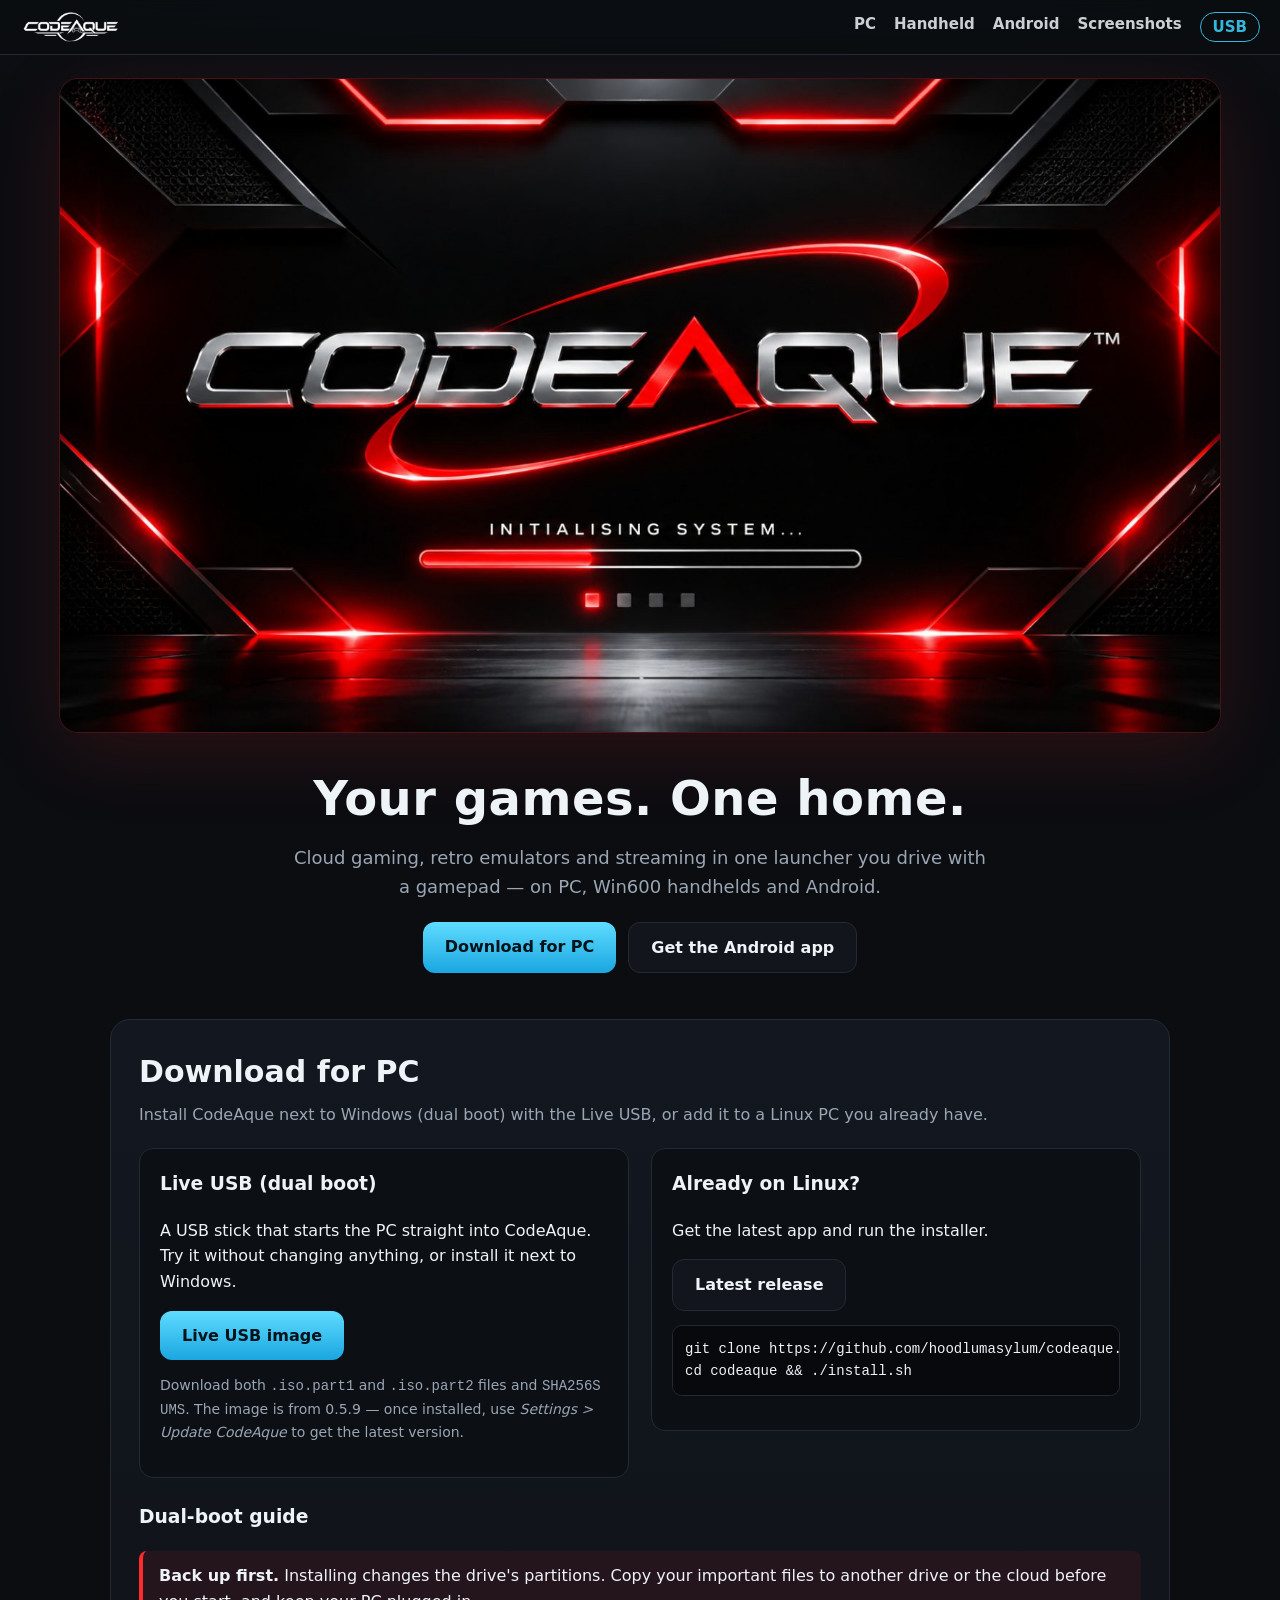
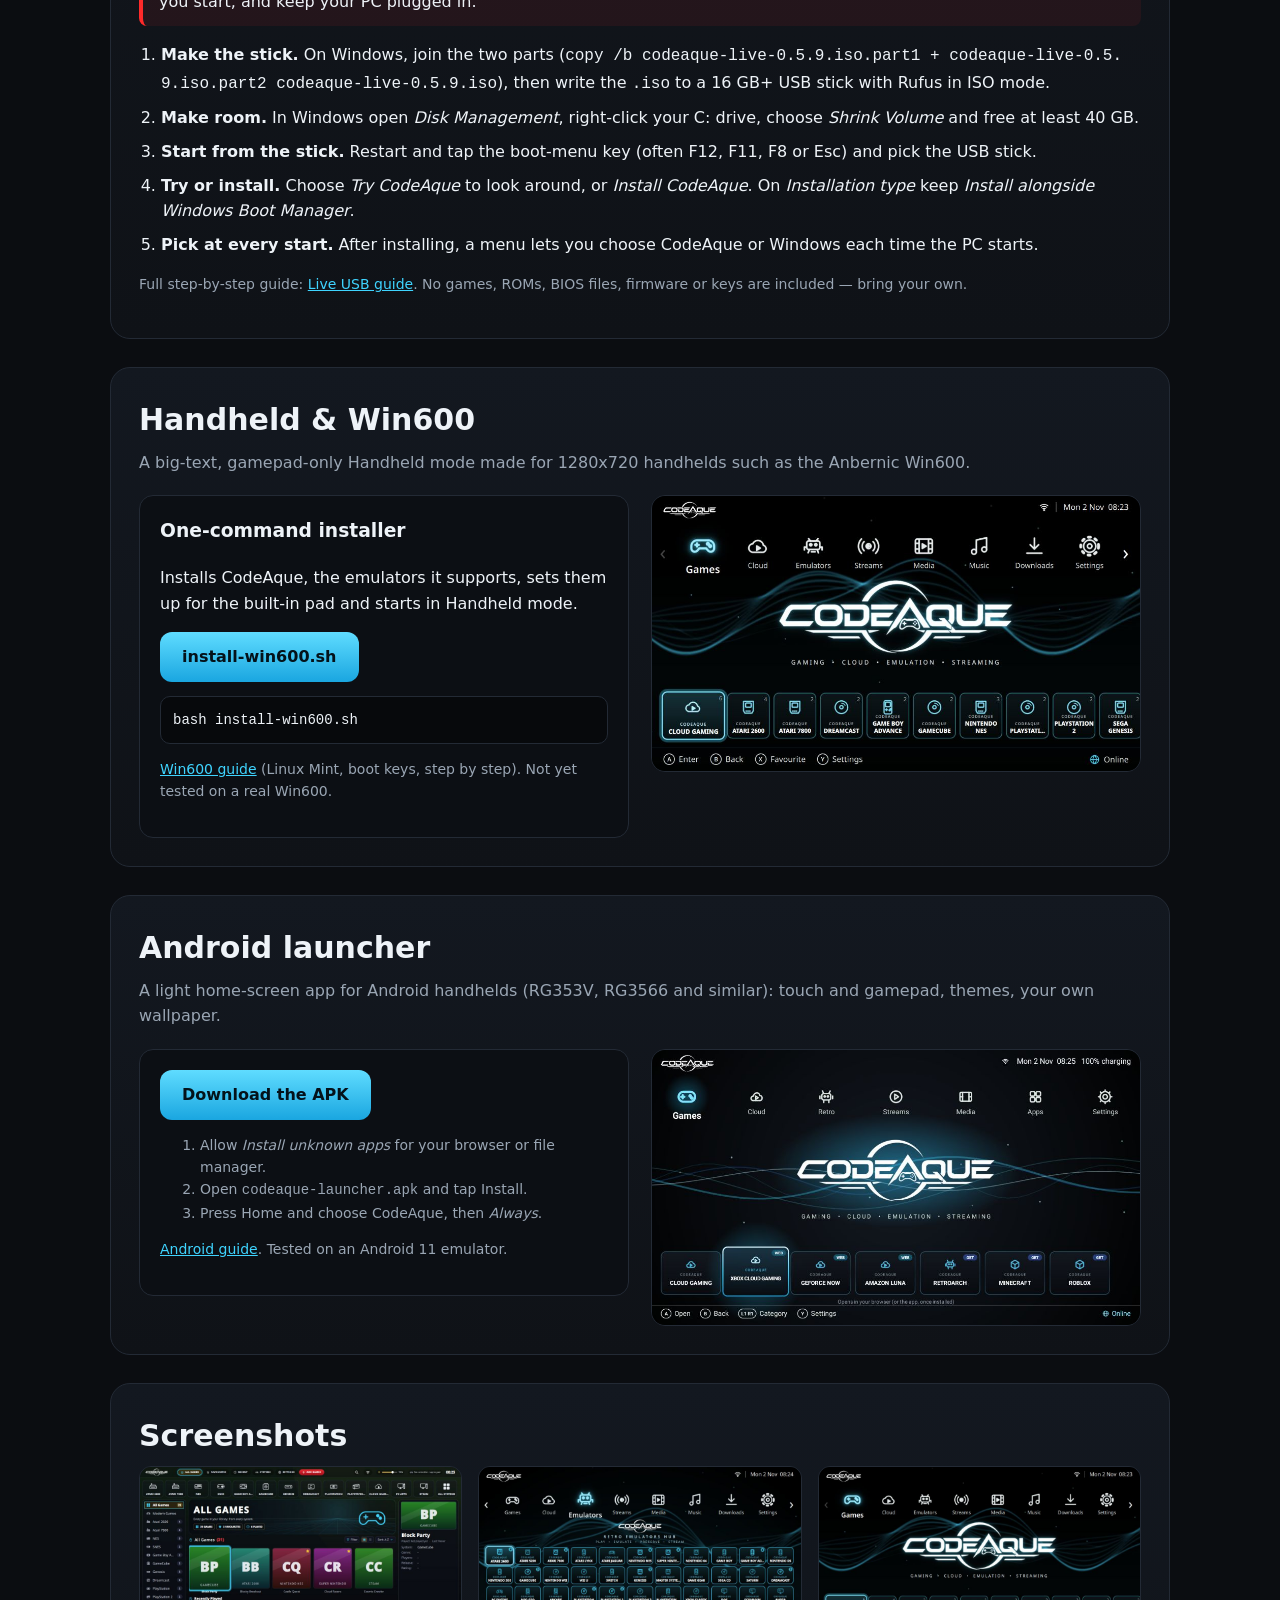
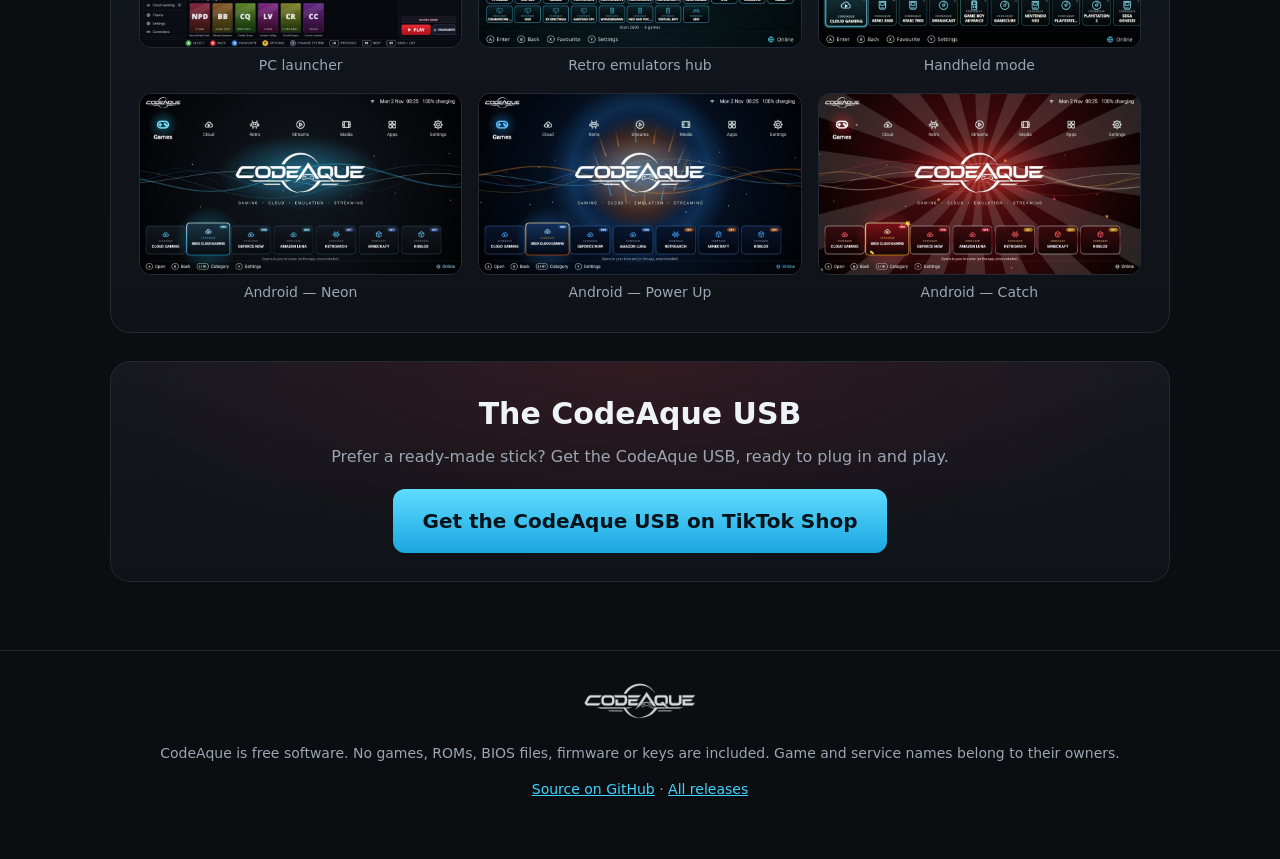
==== website/index.html @ 4ab7ec43 "Website for codeaque.com (GitHub Pages from gh-pages, source in website/)" ====
<!doctype html>
<html lang="en">
<head>
<meta charset="utf-8">
<meta name="viewport" content="width=device-width, initial-scale=1">
<title>CodeAque — game launcher for PC, handhelds and Android</title>
<meta name="description" content="CodeAque: one gamepad-friendly home for cloud gaming, retro emulators and streaming. Free for PC (dual boot), Win600 handhelds and Android.">
<meta property="og:title" content="CodeAque">
<meta property="og:description" content="Gaming, cloud, emulation and streaming in one gamepad-friendly launcher.">
<meta property="og:image" content="https://codeaque.com/img/hero.jpg">
<link rel="icon" href="img/favicon.png">
<link rel="stylesheet" href="style.css">
</head>
<body>
<header class="nav">
  <a href="#top" class="brand"><img src="img/logo.png" alt="CodeAque"></a>
  <nav>
    <a href="#pc">PC</a><a href="#handheld">Handheld</a><a href="#android">Android</a><a href="#shots">Screenshots</a><a href="#usb" class="pill">USB</a>
  </nav>
</header>

<section id="top" class="hero">
  <img class="hero-art" src="img/hero.jpg" alt="CodeAque splash screen: INITIALISING SYSTEM">
  <div class="hero-text">
    <h1>Your games. One home.</h1>
    <p>Cloud gaming, retro emulators and streaming in one launcher you drive with a gamepad — on PC, Win600 handhelds and Android.</p>
    <div class="cta">
      <a class="btn primary" href="#pc">Download for PC</a>
      <a class="btn" href="#android">Get the Android app</a>
    </div>
  </div>
</section>

<main>
<section id="pc" class="card">
  <h2>Download for PC</h2>
  <p class="lead">Install CodeAque next to Windows (dual boot) with the Live USB, or add it to a Linux PC you already have.</p>
  <div class="grid2">
    <div class="box">
      <h3>Live USB (dual boot)</h3>
      <p>A USB stick that starts the PC straight into CodeAque. Try it without changing anything, or install it next to Windows.</p>
      <a class="btn primary" href="https://github.com/hoodlumasylum/codeaque/releases/tag/v0.5.9">Live USB image</a>
      <p class="small">Download both <code>.iso.part1</code> and <code>.iso.part2</code> files and <code>SHA256SUMS</code>. The image is from 0.5.9 — once installed, use <em>Settings &gt; Update CodeAque</em> to get the latest version.</p>
    </div>
    <div class="box">
      <h3>Already on Linux?</h3>
      <p>Get the latest app and run the installer.</p>
      <a class="btn" href="https://github.com/hoodlumasylum/codeaque/releases/latest">Latest release</a>
      <pre><code>git clone https://github.com/hoodlumasylum/codeaque.git
cd codeaque &amp;&amp; ./install.sh</code></pre>
    </div>
  </div>

  <div class="guide">
    <h3>Dual-boot guide</h3>
    <div class="warn"><strong>Back up first.</strong> Installing changes the drive's partitions. Copy your important files to another drive or the cloud before you start, and keep your PC plugged in.</div>
    <ol>
      <li><strong>Make the stick.</strong> On Windows, join the two parts (<code>copy /b codeaque-live-0.5.9.iso.part1 + codeaque-live-0.5.9.iso.part2 codeaque-live-0.5.9.iso</code>), then write the <code>.iso</code> to a 16 GB+ USB stick with Rufus in ISO mode.</li>
      <li><strong>Make room.</strong> In Windows open <em>Disk Management</em>, right-click your C: drive, choose <em>Shrink Volume</em> and free at least 40 GB.</li>
      <li><strong>Start from the stick.</strong> Restart and tap the boot-menu key (often F12, F11, F8 or Esc) and pick the USB stick.</li>
      <li><strong>Try or install.</strong> Choose <em>Try CodeAque</em> to look around, or <em>Install CodeAque</em>. On <em>Installation type</em> keep <em>Install alongside Windows Boot Manager</em>.</li>
      <li><strong>Pick at every start.</strong> After installing, a menu lets you choose CodeAque or Windows each time the PC starts.</li>
    </ol>
    <p class="small">Full step-by-step guide: <a href="https://github.com/hoodlumasylum/codeaque/blob/main/docs/live-usb.md">Live USB guide</a>. No games, ROMs, BIOS files, firmware or keys are included — bring your own.</p>
  </div>
</section>

<section id="handheld" class="card">
  <h2>Handheld &amp; Win600</h2>
  <p class="lead">A big-text, gamepad-only Handheld mode made for 1280x720 handhelds such as the Anbernic Win600.</p>
  <div class="grid2">
    <div class="box">
      <h3>One-command installer</h3>
      <p>Installs CodeAque, the emulators it supports, sets them up for the built-in pad and starts in Handheld mode.</p>
      <a class="btn primary" href="https://github.com/hoodlumasylum/codeaque/releases/latest/download/install-win600.sh">install-win600.sh</a>
      <pre><code>bash install-win600.sh</code></pre>
      <p class="small"><a href="https://github.com/hoodlumasylum/codeaque/blob/main/docs/win600.md">Win600 guide</a> (Linux Mint, boot keys, step by step). Not yet tested on a real Win600.</p>
    </div>
    <img class="shot" src="img/handheld.jpg" alt="CodeAque Handheld mode home screen" loading="lazy">
  </div>
</section>

<section id="android" class="card">
  <h2>Android launcher</h2>
  <p class="lead">A light home-screen app for Android handhelds (RG353V, RG3566 and similar): touch and gamepad, themes, your own wallpaper.</p>
  <div class="grid2">
    <div class="box">
      <a class="btn primary" href="https://github.com/hoodlumasylum/codeaque/releases/latest/download/codeaque-launcher.apk">Download the APK</a>
      <ol class="small">
        <li>Allow <em>Install unknown apps</em> for your browser or file manager.</li>
        <li>Open <code>codeaque-launcher.apk</code> and tap Install.</li>
        <li>Press Home and choose CodeAque, then <em>Always</em>.</li>
      </ol>
      <p class="small"><a href="https://github.com/hoodlumasylum/codeaque/blob/main/docs/android.md">Android guide</a>. Tested on an Android 11 emulator.</p>
    </div>
    <img class="shot" src="img/android.jpg" alt="CodeAque Android launcher" loading="lazy">
  </div>
</section>

<section id="shots" class="card">
  <h2>Screenshots</h2>
  <div class="gallery">
    <figure><img src="img/pc.jpg" alt="PC launcher" loading="lazy"><figcaption>PC launcher</figcaption></figure>
    <figure><img src="img/emulators.jpg" alt="Retro emulators hub" loading="lazy"><figcaption>Retro emulators hub</figcaption></figure>
    <figure><img src="img/handheld.jpg" alt="Handheld mode" loading="lazy"><figcaption>Handheld mode</figcaption></figure>
    <figure><img src="img/android.jpg" alt="Android launcher, Neon theme" loading="lazy"><figcaption>Android — Neon</figcaption></figure>
    <figure><img src="img/android-powerup.jpg" alt="Android launcher, Power Up theme" loading="lazy"><figcaption>Android — Power Up</figcaption></figure>
    <figure><img src="img/android-catch.jpg" alt="Android launcher, Catch theme" loading="lazy"><figcaption>Android — Catch</figcaption></figure>
  </div>
</section>

<section id="usb" class="card usb">
  <h2>The CodeAque USB</h2>
  <p class="lead">Prefer a ready-made stick? Get the CodeAque USB, ready to plug in and play.</p>
  <!-- TODO: replace #tiktok with the TikTok Shop product URL -->
  <a class="btn primary big" href="#tiktok">Get the CodeAque USB on TikTok Shop</a>
</section>
</main>

<footer>
  <img src="img/logo.png" alt="CodeAque" class="flogo">
  <p>CodeAque is free software. No games, ROMs, BIOS files, firmware or keys are included. Game and service names belong to their owners.</p>
  <p><a href="https://github.com/hoodlumasylum/codeaque">Source on GitHub</a> · <a href="https://github.com/hoodlumasylum/codeaque/releases">All releases</a></p>
</footer>
</body>
</html>
---- website/style.css ----
:root{--bg:#0b0d11;--panel:#12151b;--line:#232a35;--text:#eef3f8;--dim:#9aa6b4;--neon:#3fd4ff;--red:#ff2a2a}
*{box-sizing:border-box}html{scroll-behavior:smooth}
body{margin:0;background:radial-gradient(1200px 600px at 50% -10%,#14303c55,transparent),var(--bg);color:var(--text);font:16px/1.6 system-ui,-apple-system,"Segoe UI",Roboto,sans-serif}
a{color:var(--neon)}code,pre{font-family:ui-monospace,Consolas,monospace}
.nav{position:sticky;top:0;z-index:10;display:flex;align-items:center;justify-content:space-between;gap:12px;padding:10px 20px;background:#0b0d11d9;backdrop-filter:blur(10px);border-bottom:1px solid var(--line)}
.brand img{height:34px;display:block}
.nav nav{display:flex;gap:18px;flex-wrap:wrap}.nav nav a{color:var(--text);text-decoration:none;font-weight:600;font-size:15px;opacity:.85}.nav nav a:hover{opacity:1;color:var(--neon)}
.nav .pill{border:1px solid var(--neon);border-radius:999px;padding:2px 12px;color:var(--neon)!important}
.hero{position:relative;max-width:1200px;margin:24px auto 0;padding:0 20px}
.hero-art{width:100%;display:block;border-radius:18px;box-shadow:0 0 0 1px #ff2a2a33,0 20px 80px #ff2a2a22}
.hero-text{text-align:center;padding:28px 10px 8px}
.hero h1{font-size:clamp(28px,5vw,48px);margin:0 0 8px;letter-spacing:.5px}
.hero p{color:var(--dim);max-width:700px;margin:0 auto 20px;font-size:18px}
.cta{display:flex;gap:12px;justify-content:center;flex-wrap:wrap}
.btn{display:inline-block;padding:12px 22px;border-radius:12px;border:1px solid var(--line);background:var(--panel);color:var(--text);text-decoration:none;font-weight:700;transition:.2s}
.btn:hover{border-color:var(--neon);box-shadow:0 0 20px #3fd4ff44}
.btn.primary{background:linear-gradient(180deg,#5fdcff,#1aa6e0);color:#04121a;border:none}
.btn.primary:hover{box-shadow:0 0 28px #3fd4ff88}
.btn.big{font-size:20px;padding:16px 30px}
main{max-width:1100px;margin:0 auto;padding:10px 20px 40px}
.card{background:linear-gradient(180deg,#131820,#0f1217);border:1px solid var(--line);border-radius:20px;padding:28px;margin:28px 0}
.card h2{margin:0 0 6px;font-size:30px}.lead{color:var(--dim);margin:0 0 20px}
.grid2{display:grid;grid-template-columns:1fr 1fr;gap:22px;align-items:start}
.box{background:#0c0f14;border:1px solid var(--line);border-radius:14px;padding:20px}.box h3{margin-top:0}
.small{font-size:14px;color:var(--dim)}
pre{background:#07090c;border:1px solid var(--line);border-radius:10px;padding:12px;overflow:auto;font-size:14px}
.shot{width:100%;border-radius:14px;border:1px solid var(--line)}
.guide{margin-top:24px}.guide ol{padding-left:22px}.guide li{margin:8px 0}
.warn{border-left:4px solid var(--red);background:#ff2a2a14;padding:12px 16px;border-radius:8px;margin:10px 0 14px}
.gallery{display:grid;grid-template-columns:repeat(3,1fr);gap:16px}
figure{margin:0}figure img{width:100%;border-radius:12px;border:1px solid var(--line);display:block}
figcaption{color:var(--dim);font-size:14px;margin-top:6px;text-align:center}
.usb{text-align:center;background:radial-gradient(600px 200px at 50% 0,#ff2a2a22,transparent),linear-gradient(180deg,#131820,#0f1217)}
footer{text-align:center;color:var(--dim);padding:30px 20px 50px;border-top:1px solid var(--line);font-size:14px}
.flogo{height:40px;opacity:.85}
@media (max-width:760px){.grid2,.gallery{grid-template-columns:1fr}.nav nav{gap:12px}.nav nav a{font-size:14px}.card{padding:20px}.brand img{height:28px}}
@media (max-width:420px){.nav nav a:not(.pill){display:none}}
.grid2>*,.box{min-width:0}p code,li code{word-break:break-all}
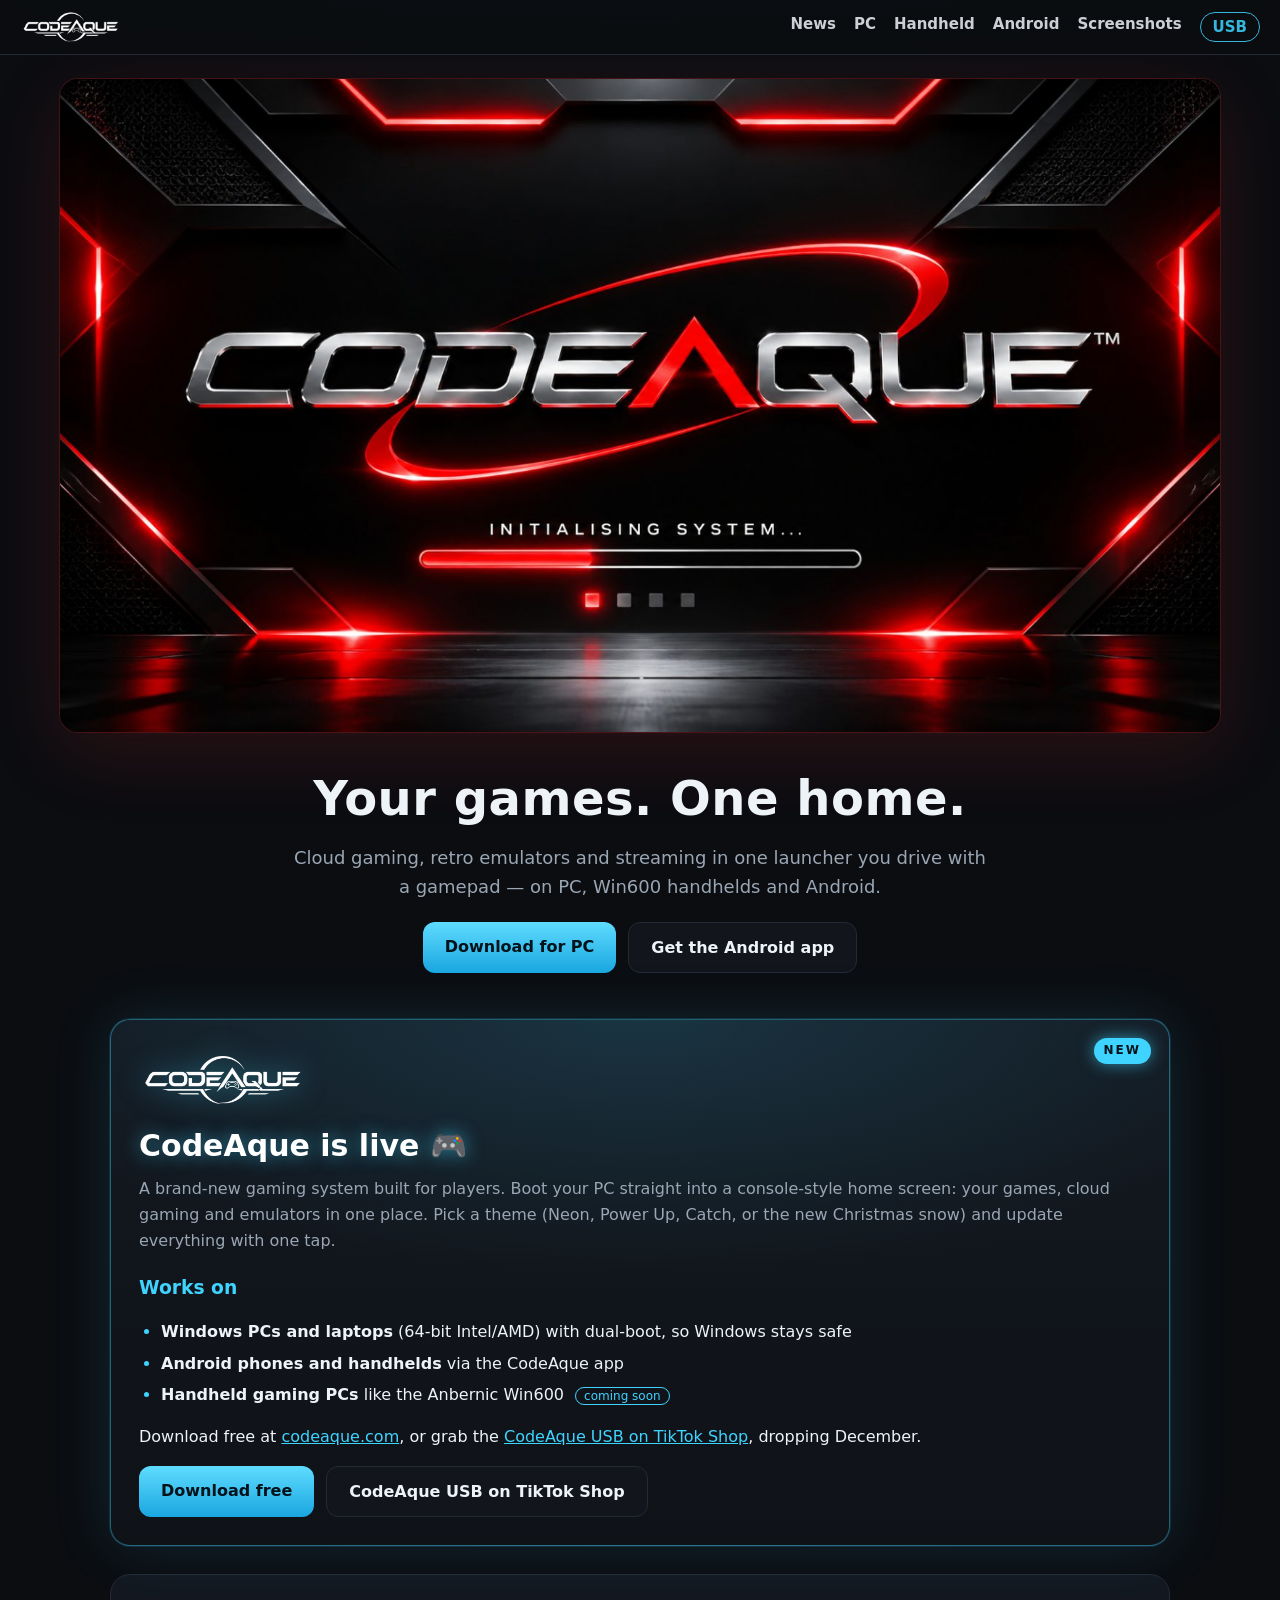
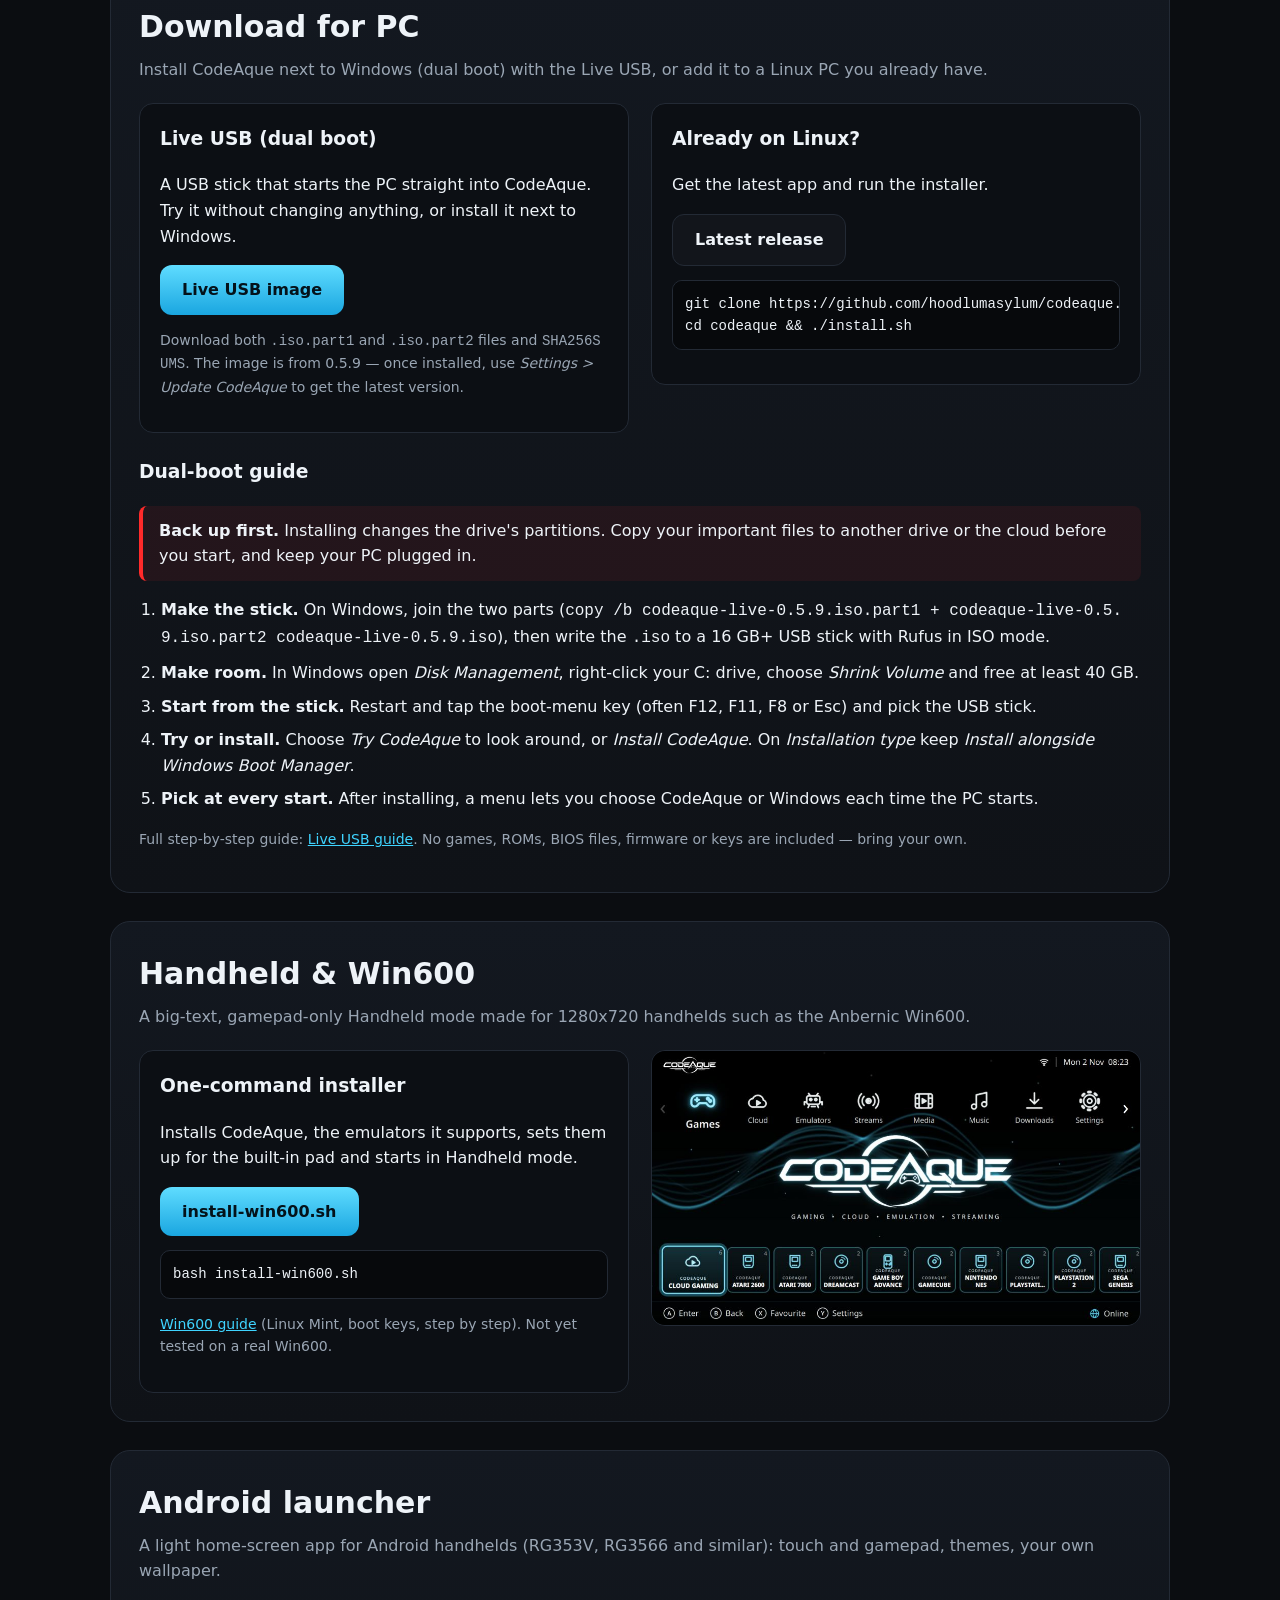
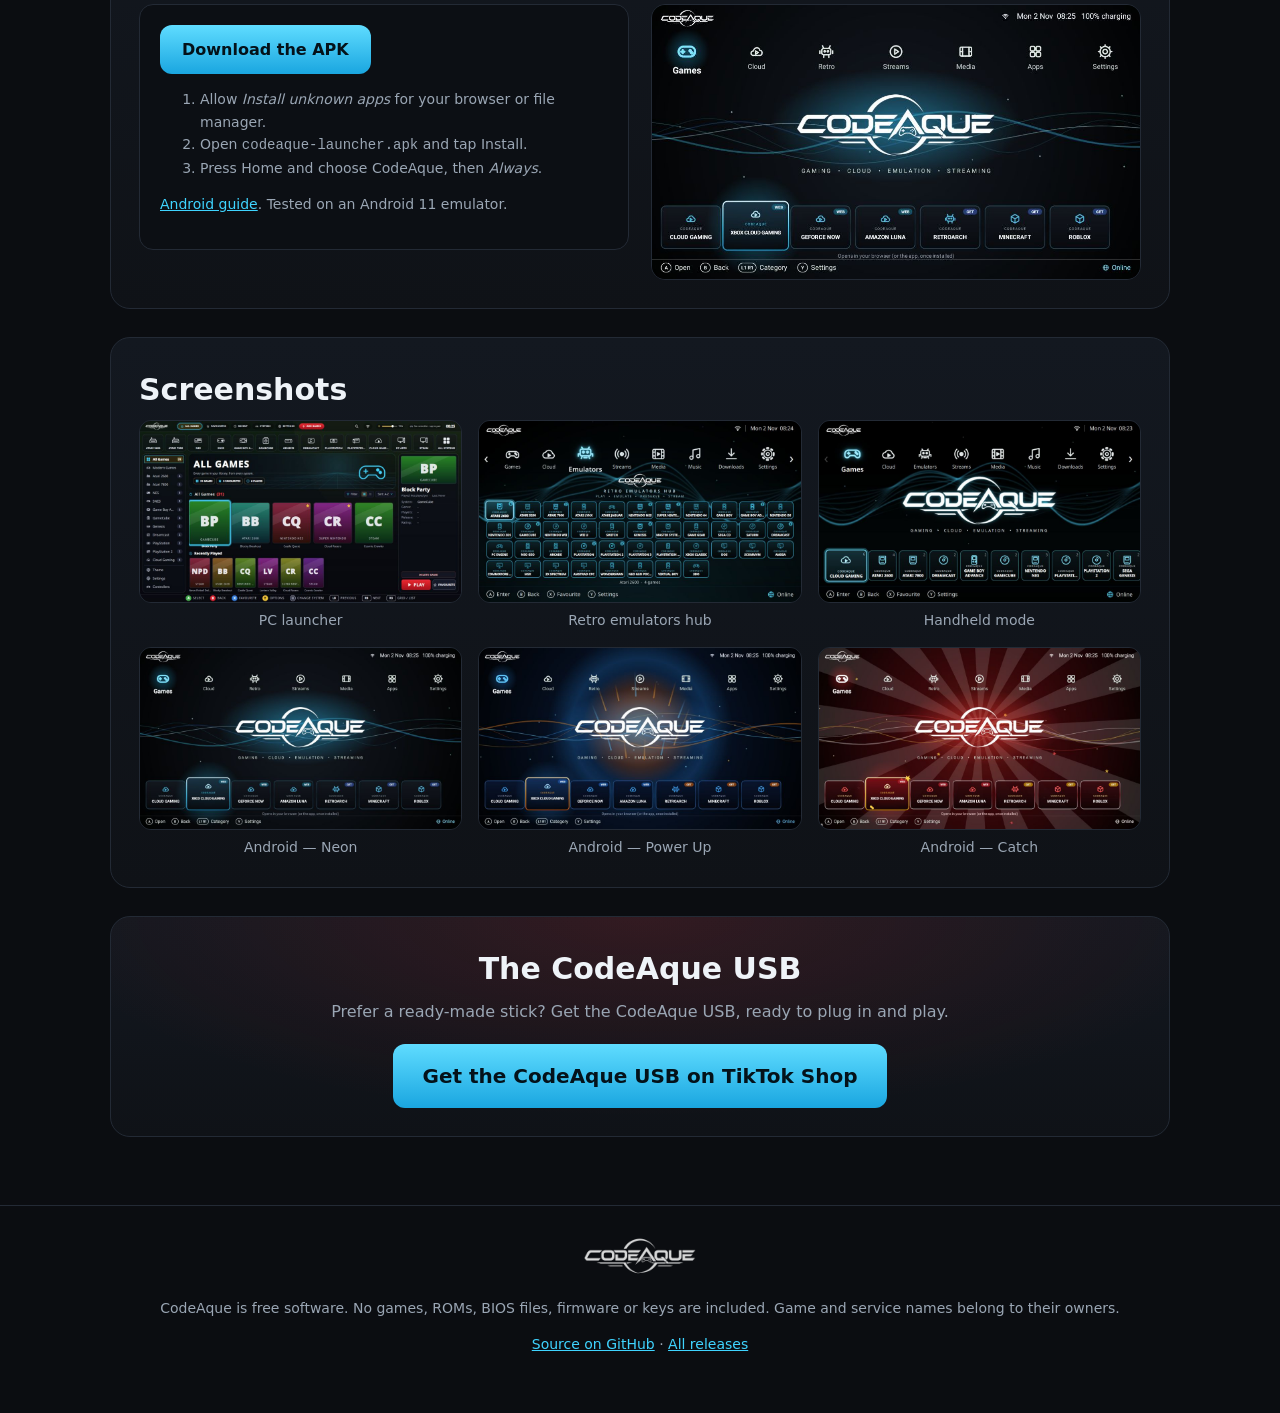
==== commit a54f9392: "v0.9.4: My Games / All Apps on Android and PC (installed games, emulators, your own game folders), t" ====
--- a/website/index.html
+++ b/website/index.html
@@ -15,7 +15,7 @@
 <header class="nav">
   <a href="#top" class="brand"><img src="img/logo.png" alt="CodeAque"></a>
   <nav>
-    <a href="#pc">PC</a><a href="#handheld">Handheld</a><a href="#android">Android</a><a href="#shots">Screenshots</a><a href="#usb" class="pill">USB</a>
+    <a href="#live">News</a><a href="#pc">PC</a><a href="#handheld">Handheld</a><a href="#android">Android</a><a href="#shots">Screenshots</a><a href="#usb" class="pill">USB</a>
   </nav>
 </header>
 
@@ -32,6 +32,24 @@
 </section>
 
 <main>
+<section id="live" class="card live">
+  <span class="tag">NEW</span>
+  <img class="live-logo" src="img/logo.png" alt="CODEAQUE">
+  <h2>CodeAque is live 🎮</h2>
+  <p class="lead">A brand-new gaming system built for players. Boot your PC straight into a console-style home screen: your games, cloud gaming and emulators in one place. Pick a theme (Neon, Power Up, Catch, or the new Christmas snow) and update everything with one tap.</p>
+  <h3>Works on</h3>
+  <ul class="works">
+    <li><strong>Windows PCs and laptops</strong> (64-bit Intel/AMD) with dual-boot, so Windows stays safe</li>
+    <li><strong>Android phones and handhelds</strong> via the CodeAque app</li>
+    <li><strong>Handheld gaming PCs</strong> like the Anbernic Win600 <span class="soon">coming soon</span></li>
+  </ul>
+  <p>Download free at <a href="#pc">codeaque.com</a>, or grab the <a href="#usb">CodeAque USB on TikTok Shop</a>, dropping December.</p>
+  <div class="cta left">
+    <a class="btn primary" href="#pc">Download free</a>
+    <a class="btn" href="#tiktok">CodeAque USB on TikTok Shop</a>
+  </div>
+</section>
+
 <section id="pc" class="card">
   <h2>Download for PC</h2>
   <p class="lead">Install CodeAque next to Windows (dual boot) with the Live USB, or add it to a Linux PC you already have.</p>
--- a/website/style.css
+++ b/website/style.css
@@ -36,3 +36,10 @@
 @media (max-width:760px){.grid2,.gallery{grid-template-columns:1fr}.nav nav{gap:12px}.nav nav a{font-size:14px}.card{padding:20px}.brand img{height:28px}}
 @media (max-width:420px){.nav nav a:not(.pill){display:none}}
 .grid2>*,.box{min-width:0}p code,li code{word-break:break-all}
+.live{position:relative;border-color:#3fd4ff66;box-shadow:0 0 0 1px #3fd4ff22,0 0 60px #3fd4ff22;background:radial-gradient(700px 260px at 50% 0,#3fd4ff26,transparent),linear-gradient(180deg,#131820,#0f1217)}
+.live-logo{height:56px;display:block;margin:4px 0 14px;filter:drop-shadow(0 0 14px #3fd4ff88)}
+.live h2{color:#fff;text-shadow:0 0 18px #3fd4ff88}.live h3{color:var(--neon);margin:18px 0 6px}
+.tag{position:absolute;top:18px;right:18px;background:var(--neon);color:#04121a;font-weight:800;font-size:12px;letter-spacing:2px;padding:3px 10px;border-radius:999px;box-shadow:0 0 16px #3fd4ff99}
+.works{padding-left:22px}.works li{margin:6px 0}.works li::marker{color:var(--neon)}
+.soon{font-size:12px;border:1px solid var(--neon);color:var(--neon);border-radius:999px;padding:1px 8px;margin-left:6px;white-space:nowrap}
+.cta.left{justify-content:flex-start;margin-top:10px}
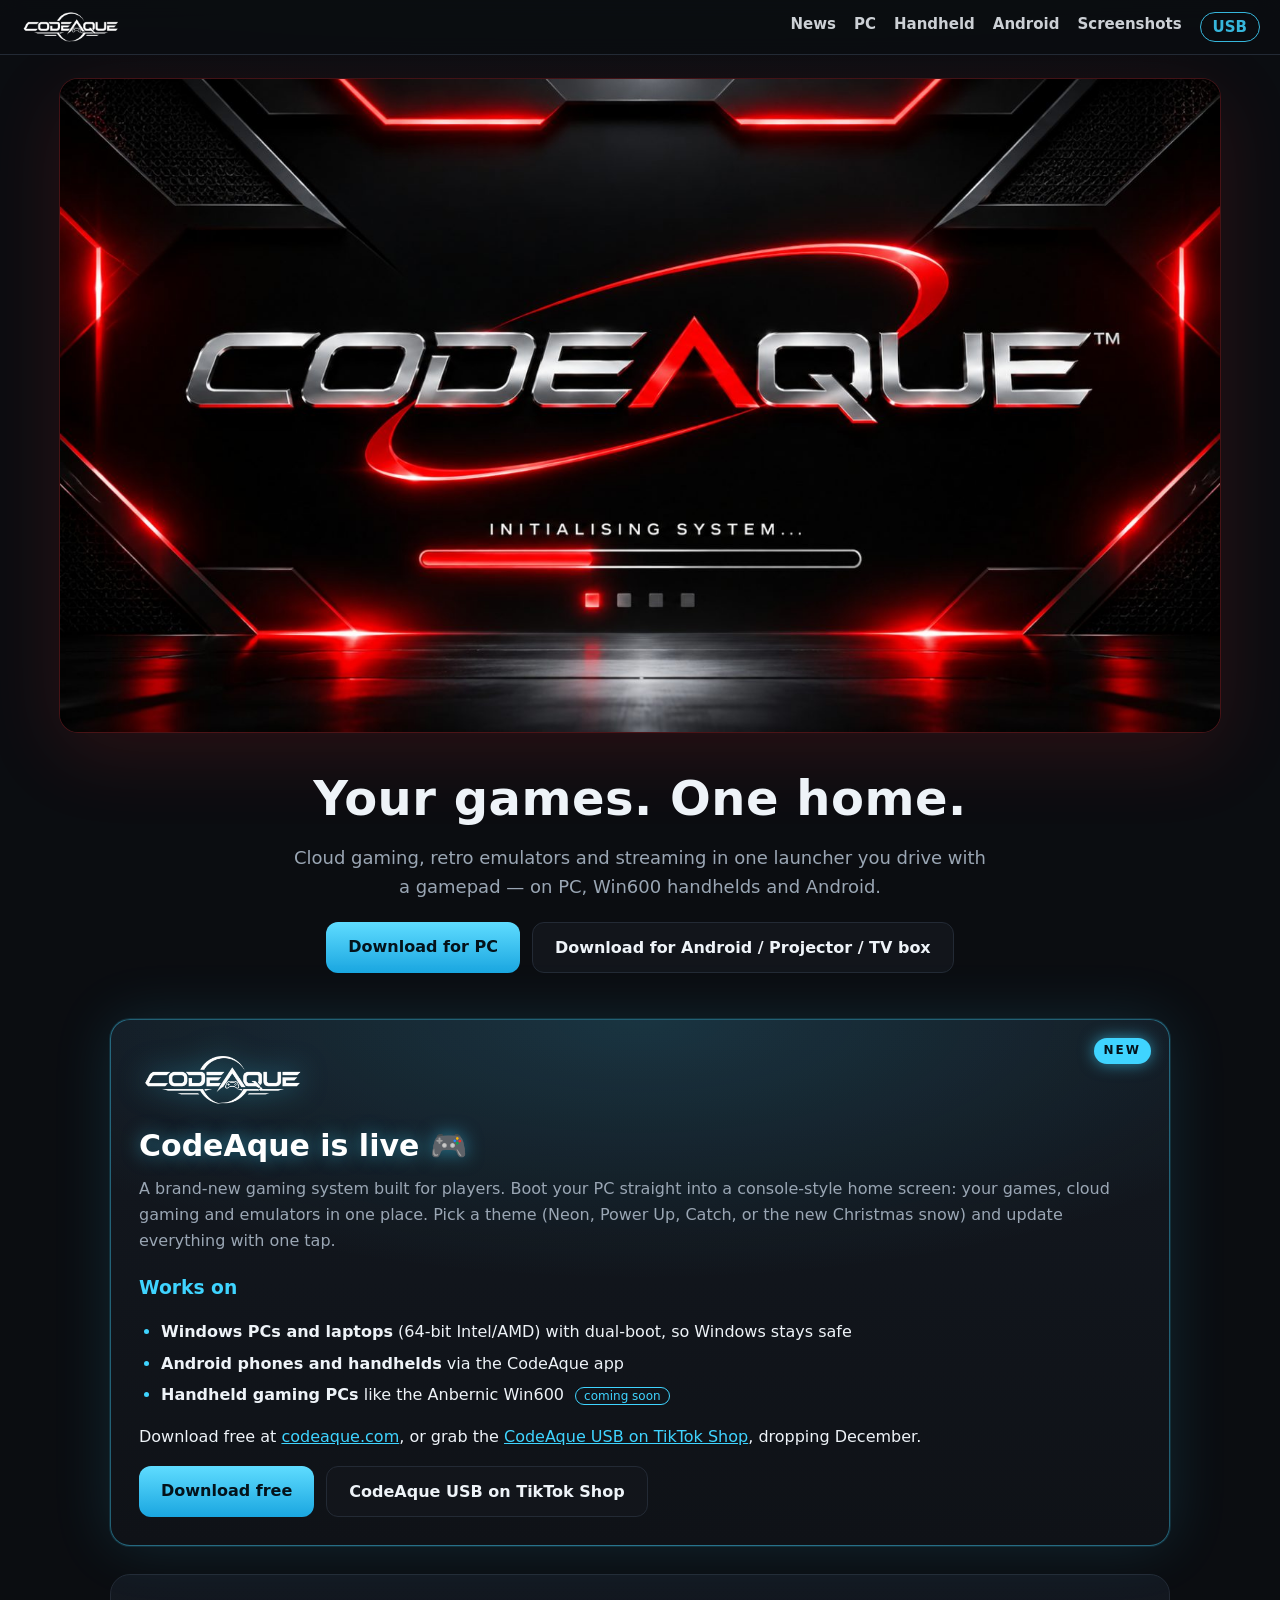
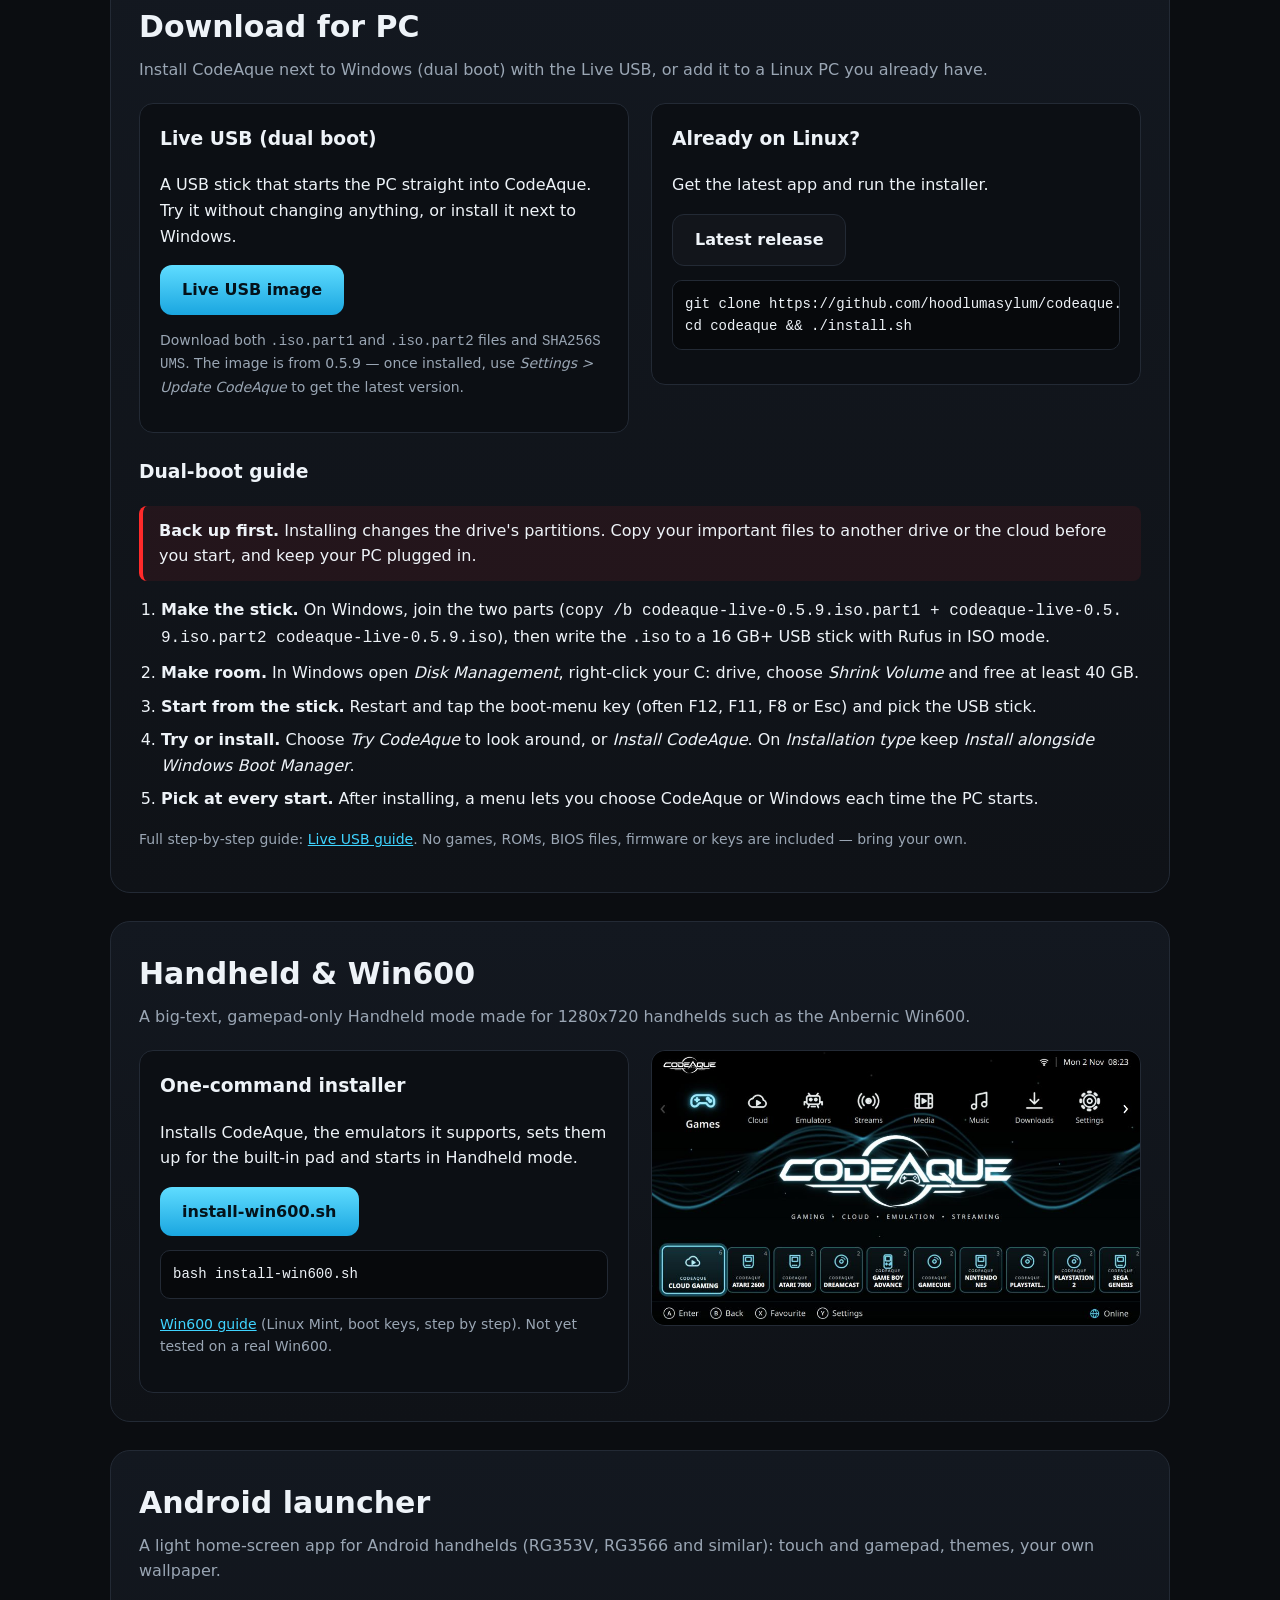
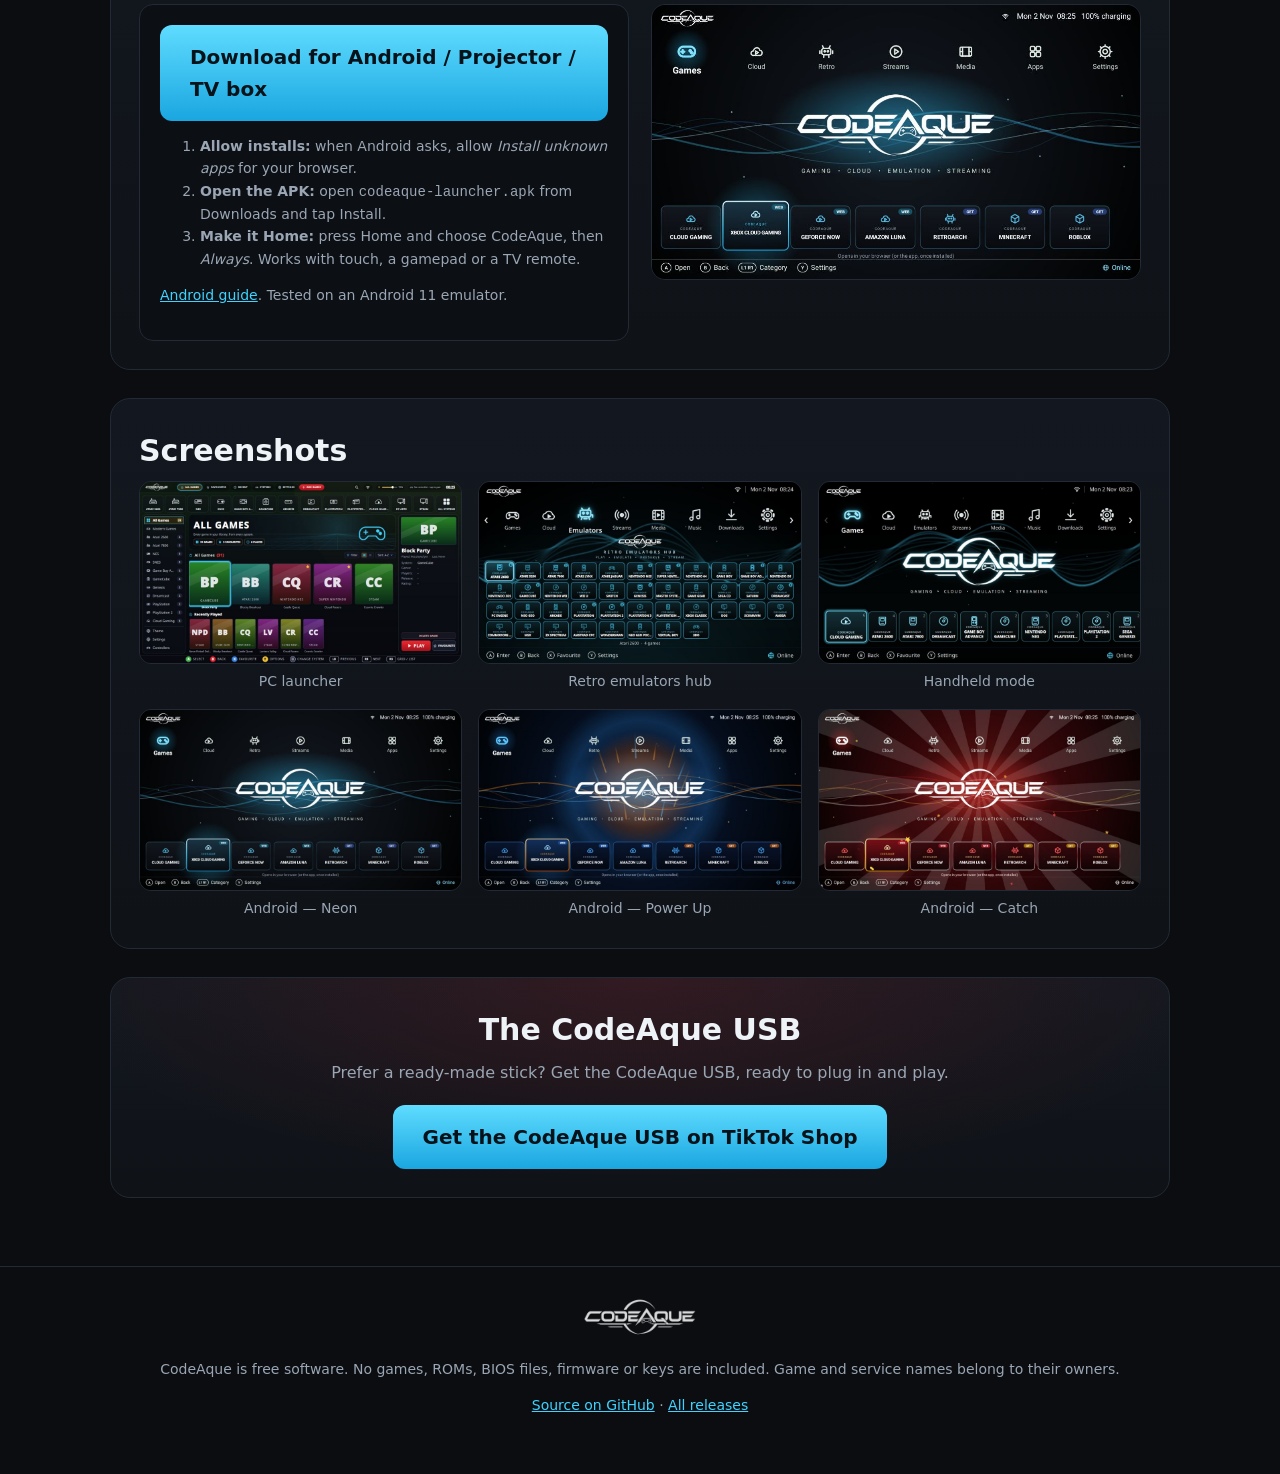
==== commit d5685e93: "v0.9.6: Projector mode, free movies & TV, Games Store, Accounts Android Projector mode (bigger tiles" ====
--- a/website/index.html
+++ b/website/index.html
@@ -26,7 +26,7 @@
     <p>Cloud gaming, retro emulators and streaming in one launcher you drive with a gamepad — on PC, Win600 handhelds and Android.</p>
     <div class="cta">
       <a class="btn primary" href="#pc">Download for PC</a>
-      <a class="btn" href="#android">Get the Android app</a>
+      <a class="btn" href="https://github.com/hoodlumasylum/codeaque/releases/latest/download/codeaque-launcher.apk">Download for Android / Projector / TV box</a>
     </div>
   </div>
 </section>
@@ -103,11 +103,11 @@
   <p class="lead">A light home-screen app for Android handhelds (RG353V, RG3566 and similar): touch and gamepad, themes, your own wallpaper.</p>
   <div class="grid2">
     <div class="box">
-      <a class="btn primary" href="https://github.com/hoodlumasylum/codeaque/releases/latest/download/codeaque-launcher.apk">Download the APK</a>
+      <a class="btn primary big" href="https://github.com/hoodlumasylum/codeaque/releases/latest/download/codeaque-launcher.apk">Download for Android / Projector / TV box</a>
       <ol class="small">
-        <li>Allow <em>Install unknown apps</em> for your browser or file manager.</li>
-        <li>Open <code>codeaque-launcher.apk</code> and tap Install.</li>
-        <li>Press Home and choose CodeAque, then <em>Always</em>.</li>
+        <li><strong>Allow installs:</strong> when Android asks, allow <em>Install unknown apps</em> for your browser.</li>
+        <li><strong>Open the APK:</strong> open <code>codeaque-launcher.apk</code> from Downloads and tap Install.</li>
+        <li><strong>Make it Home:</strong> press Home and choose CodeAque, then <em>Always</em>. Works with touch, a gamepad or a TV remote.</li>
       </ol>
       <p class="small"><a href="https://github.com/hoodlumasylum/codeaque/blob/main/docs/android.md">Android guide</a>. Tested on an Android 11 emulator.</p>
     </div>
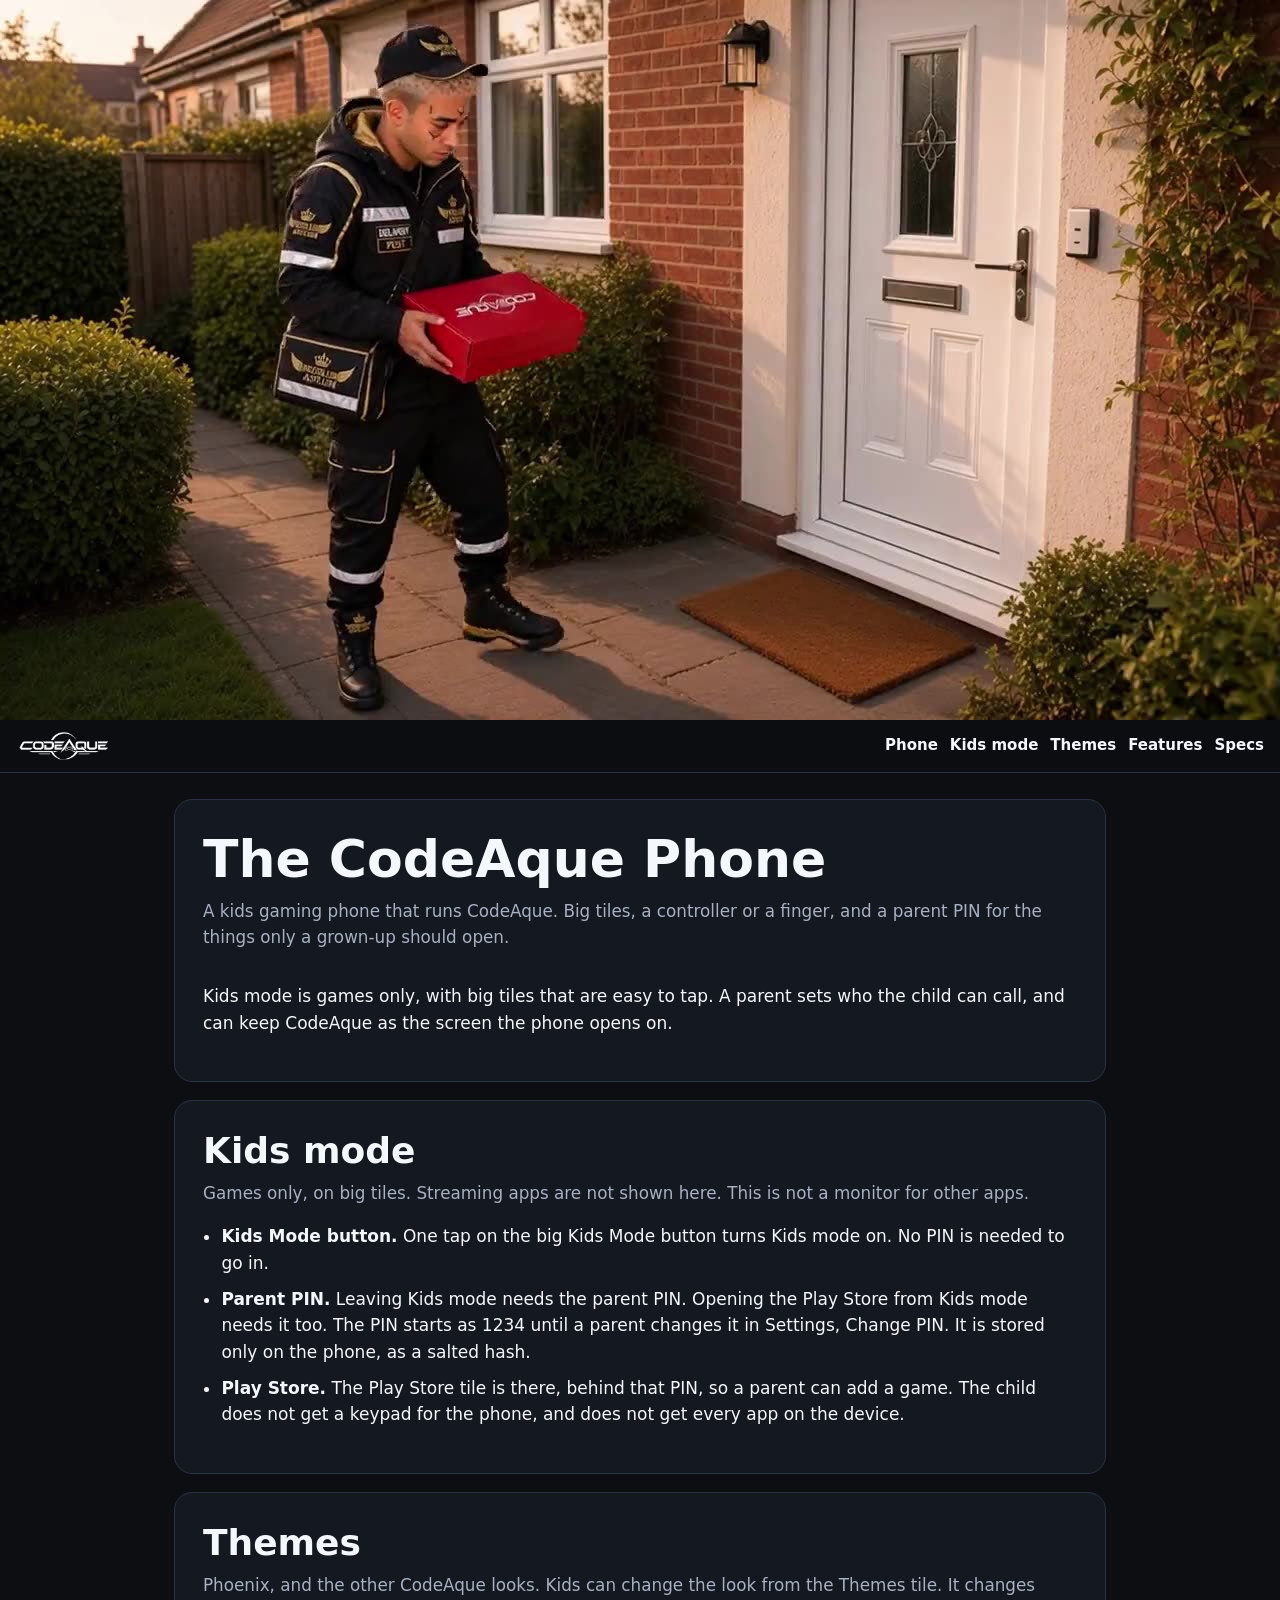
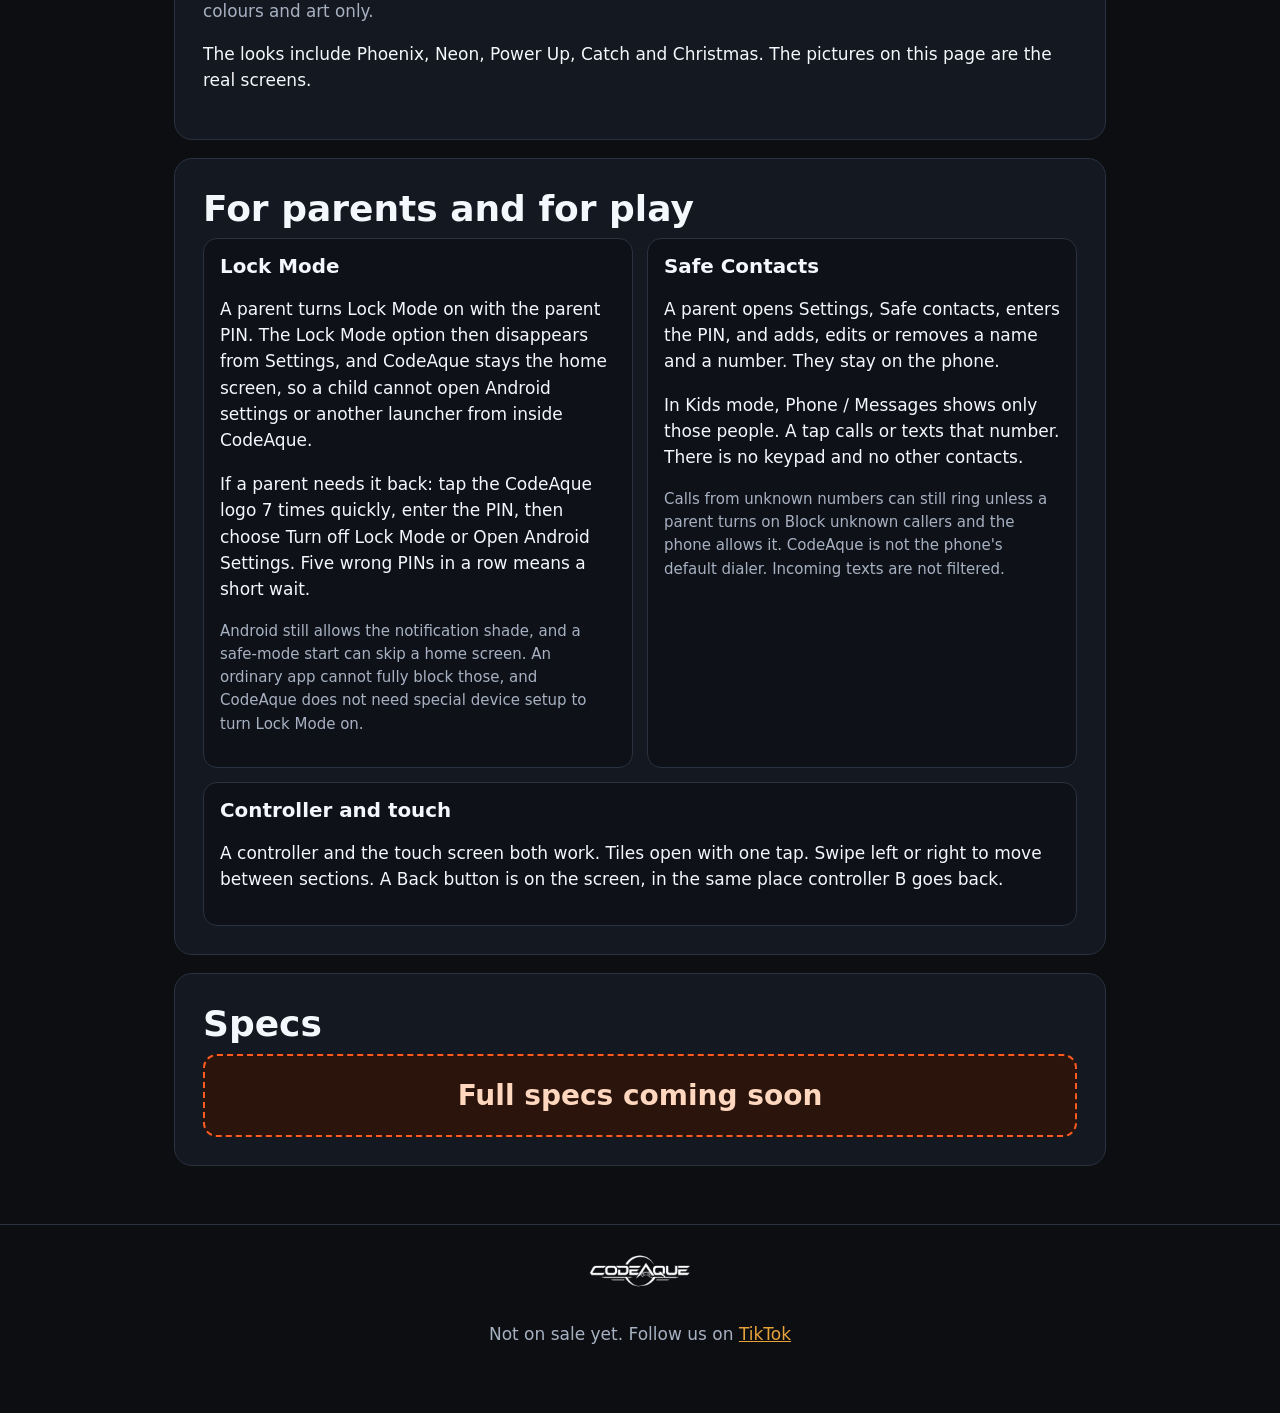
==== commit 7b03ef7e: "CodeAque 0.10.29: phone page, one-tap tiles, Lock Mode, Safe Contacts, Downloads Bump the version so" ====
--- a/website/index.html
+++ b/website/index.html
@@ -3,142 +3,106 @@
 <head>
 <meta charset="utf-8">
 <meta name="viewport" content="width=device-width, initial-scale=1">
-<title>CodeAque — game launcher for PC, handhelds and Android</title>
-<meta name="description" content="CodeAque: one gamepad-friendly home for cloud gaming, retro emulators and streaming. Free for PC (dual boot), Win600 handhelds and Android.">
-<meta property="og:title" content="CodeAque">
-<meta property="og:description" content="Gaming, cloud, emulation and streaming in one gamepad-friendly launcher.">
-<meta property="og:image" content="https://codeaque.com/img/hero.jpg">
+<title>CodeAque Phone</title>
+<meta name="description" content="The CodeAque Phone is a kids gaming phone that runs CodeAque. Games-only Kids mode, themes, a parent PIN, Lock Mode and Safe Contacts.">
+<meta property="og:title" content="CodeAque Phone">
+<meta property="og:description" content="A kids gaming phone that runs CodeAque. Not on sale yet.">
+<meta property="og:image" content="https://codeaque.com/assets/poster.jpg">
 <link rel="icon" href="img/favicon.png">
 <link rel="stylesheet" href="style.css">
 </head>
 <body>
+<video class="hero-video" autoplay muted loop playsinline preload="metadata" poster="assets/poster.jpg" width="1280" height="720">
+  <source src="assets/promo.mp4" type="video/mp4">
+</video>
+
 <header class="nav">
   <a href="#top" class="brand"><img src="img/logo.png" alt="CodeAque"></a>
   <nav>
-    <a href="#live">News</a><a href="#pc">PC</a><a href="#handheld">Handheld</a><a href="#android">Android</a><a href="#shots">Screenshots</a><a href="#usb" class="pill">USB</a>
+    <a href="#phone">Phone</a>
+    <a href="#kids">Kids mode</a>
+    <a href="#themes">Themes</a>
+    <a href="#features">Features</a>
+    <a href="#specs">Specs</a>
   </nav>
 </header>
 
-<section id="top" class="hero">
-  <img class="hero-art" src="img/hero.jpg" alt="CodeAque splash screen: INITIALISING SYSTEM">
-  <div class="hero-text">
-    <h1>Your games. One home.</h1>
-    <p>Cloud gaming, retro emulators and streaming in one launcher you drive with a gamepad — on PC, Win600 handhelds and Android.</p>
-    <div class="cta">
-      <a class="btn primary" href="#pc">Download for PC</a>
-      <a class="btn" href="https://github.com/hoodlumasylum/codeaque/releases/latest/download/codeaque-launcher.apk">Download for Android / Projector / TV box</a>
-    </div>
+<main id="top">
+<section id="phone" class="card">
+  <h1>The CodeAque Phone</h1>
+  <p class="lead">A kids gaming phone that runs CodeAque. Big tiles, a controller or a finger, and a parent PIN for the things only a grown-up should open.</p>
+  <div class="photos">
+    <figure><img src="img/phone-blue.jpg" alt="CodeAque Phone in blue, seen from the back" width="600" height="900"><figcaption>Blue</figcaption></figure>
+    <figure><img src="img/phone-silver.jpg" alt="CodeAque Phone in silver, seen from the back" width="600" height="900"><figcaption>Silver</figcaption></figure>
+    <figure><img src="img/box.jpg" alt="Red CodeAque retail box with the CodeAque logo" width="800" height="600"><figcaption>The box</figcaption></figure>
+  </div>
+  <p>Kids mode is games only, with big tiles that are easy to tap. A parent sets who the child can call, and can keep CodeAque as the screen the phone opens on.</p>
+</section>
+
+<section id="kids" class="card">
+  <h2>Kids mode</h2>
+  <p class="lead">Games only, on big tiles. Streaming apps are not shown here. This is not a monitor for other apps.</p>
+  <figure class="wide"><img src="img/phoenix.jpg" alt="CodeAque home screen with the Phoenix theme and the Themes section selected" width="1280" height="720"><figcaption>Phoenix theme, with Themes selected</figcaption></figure>
+  <ul>
+    <li><strong>Kids Mode button.</strong> One tap on the big Kids Mode button turns Kids mode on. No PIN is needed to go in.</li>
+    <li><strong>Parent PIN.</strong> Leaving Kids mode needs the parent PIN. Opening the Play Store from Kids mode needs it too. The PIN starts as 1234 until a parent changes it in Settings, Change PIN. It is stored only on the phone, as a salted hash.</li>
+    <li><strong>Play Store.</strong> The Play Store tile is there, behind that PIN, so a parent can add a game. The child does not get a keypad for the phone, and does not get every app on the device.</li>
+  </ul>
+</section>
+
+<section id="themes" class="card">
+  <h2>Themes</h2>
+  <p class="lead">Phoenix, and the other CodeAque looks. Kids can change the look from the Themes tile. It changes colours and art only.</p>
+  <figure class="wide"><img src="img/themes.jpg" alt="CodeAque Themes screen with the theme choices along the top" width="1280" height="720"><figcaption>The Themes screen</figcaption></figure>
+  <p>The looks include Phoenix, Neon, Power Up, Catch and Christmas. The pictures on this page are the real screens.</p>
+</section>
+
+<section id="features" class="card">
+  <h2>For parents and for play</h2>
+  <div class="features">
+    <article>
+      <h3>Lock Mode</h3>
+      <p>A parent turns Lock Mode on with the parent PIN. The Lock Mode option then disappears from Settings, and CodeAque stays the home screen, so a child cannot open Android settings or another launcher from inside CodeAque.</p>
+      <p>If a parent needs it back: tap the CodeAque logo 7 times quickly, enter the PIN, then choose Turn off Lock Mode or Open Android Settings. Five wrong PINs in a row means a short wait.</p>
+      <p class="note">Android still allows the notification shade, and a safe-mode start can skip a home screen. An ordinary app cannot fully block those, and CodeAque does not need special device setup to turn Lock Mode on.</p>
+    </article>
+    <article>
+      <h3>Safe Contacts</h3>
+      <p>A parent opens Settings, Safe contacts, enters the PIN, and adds, edits or removes a name and a number. They stay on the phone.</p>
+      <p>In Kids mode, Phone / Messages shows only those people. A tap calls or texts that number. There is no keypad and no other contacts.</p>
+      <p class="note">Calls from unknown numbers can still ring unless a parent turns on Block unknown callers and the phone allows it. CodeAque is not the phone's default dialer. Incoming texts are not filtered.</p>
+    </article>
+    <article>
+      <h3>Controller and touch</h3>
+      <p>A controller and the touch screen both work. Tiles open with one tap. Swipe left or right to move between sections. A Back button is on the screen, in the same place controller B goes back.</p>
+    </article>
   </div>
 </section>
 
-<main>
-<section id="live" class="card live">
-  <span class="tag">NEW</span>
-  <img class="live-logo" src="img/logo.png" alt="CODEAQUE">
-  <h2>CodeAque is live 🎮</h2>
-  <p class="lead">A brand-new gaming system built for players. Boot your PC straight into a console-style home screen: your games, cloud gaming and emulators in one place. Pick a theme (Neon, Power Up, Catch, or the new Christmas snow) and update everything with one tap.</p>
-  <h3>Works on</h3>
-  <ul class="works">
-    <li><strong>Windows PCs and laptops</strong> (64-bit Intel/AMD) with dual-boot, so Windows stays safe</li>
-    <li><strong>Android phones and handhelds</strong> via the CodeAque app</li>
-    <li><strong>Handheld gaming PCs</strong> like the Anbernic Win600 <span class="soon">coming soon</span></li>
-  </ul>
-  <p>Download free at <a href="#pc">codeaque.com</a>, or grab the <a href="#usb">CodeAque USB on TikTok Shop</a>, dropping December.</p>
-  <div class="cta left">
-    <a class="btn primary" href="#pc">Download free</a>
-    <a class="btn" href="#tiktok">CodeAque USB on TikTok Shop</a>
-  </div>
-</section>
-
-<section id="pc" class="card">
-  <h2>Download for PC</h2>
-  <p class="lead">Install CodeAque next to Windows (dual boot) with the Live USB, or add it to a Linux PC you already have.</p>
-  <div class="grid2">
-    <div class="box">
-      <h3>Live USB (dual boot)</h3>
-      <p>A USB stick that starts the PC straight into CodeAque. Try it without changing anything, or install it next to Windows.</p>
-      <a class="btn primary" href="https://github.com/hoodlumasylum/codeaque/releases/tag/v0.5.9">Live USB image</a>
-      <p class="small">Download both <code>.iso.part1</code> and <code>.iso.part2</code> files and <code>SHA256SUMS</code>. The image is from 0.5.9 — once installed, use <em>Settings &gt; Update CodeAque</em> to get the latest version.</p>
-    </div>
-    <div class="box">
-      <h3>Already on Linux?</h3>
-      <p>Get the latest app and run the installer.</p>
-      <a class="btn" href="https://github.com/hoodlumasylum/codeaque/releases/latest">Latest release</a>
-      <pre><code>git clone https://github.com/hoodlumasylum/codeaque.git
-cd codeaque &amp;&amp; ./install.sh</code></pre>
-    </div>
-  </div>
-
-  <div class="guide">
-    <h3>Dual-boot guide</h3>
-    <div class="warn"><strong>Back up first.</strong> Installing changes the drive's partitions. Copy your important files to another drive or the cloud before you start, and keep your PC plugged in.</div>
-    <ol>
-      <li><strong>Make the stick.</strong> On Windows, join the two parts (<code>copy /b codeaque-live-0.5.9.iso.part1 + codeaque-live-0.5.9.iso.part2 codeaque-live-0.5.9.iso</code>), then write the <code>.iso</code> to a 16 GB+ USB stick with Rufus in ISO mode.</li>
-      <li><strong>Make room.</strong> In Windows open <em>Disk Management</em>, right-click your C: drive, choose <em>Shrink Volume</em> and free at least 40 GB.</li>
-      <li><strong>Start from the stick.</strong> Restart and tap the boot-menu key (often F12, F11, F8 or Esc) and pick the USB stick.</li>
-      <li><strong>Try or install.</strong> Choose <em>Try CodeAque</em> to look around, or <em>Install CodeAque</em>. On <em>Installation type</em> keep <em>Install alongside Windows Boot Manager</em>.</li>
-      <li><strong>Pick at every start.</strong> After installing, a menu lets you choose CodeAque or Windows each time the PC starts.</li>
-    </ol>
-    <p class="small">Full step-by-step guide: <a href="https://github.com/hoodlumasylum/codeaque/blob/main/docs/live-usb.md">Live USB guide</a>. No games, ROMs, BIOS files, firmware or keys are included — bring your own.</p>
-  </div>
-</section>
-
-<section id="handheld" class="card">
-  <h2>Handheld &amp; Win600</h2>
-  <p class="lead">A big-text, gamepad-only Handheld mode made for 1280x720 handhelds such as the Anbernic Win600.</p>
-  <div class="grid2">
-    <div class="box">
-      <h3>One-command installer</h3>
-      <p>Installs CodeAque, the emulators it supports, sets them up for the built-in pad and starts in Handheld mode.</p>
-      <a class="btn primary" href="https://github.com/hoodlumasylum/codeaque/releases/latest/download/install-win600.sh">install-win600.sh</a>
-      <pre><code>bash install-win600.sh</code></pre>
-      <p class="small"><a href="https://github.com/hoodlumasylum/codeaque/blob/main/docs/win600.md">Win600 guide</a> (Linux Mint, boot keys, step by step). Not yet tested on a real Win600.</p>
-    </div>
-    <img class="shot" src="img/handheld.jpg" alt="CodeAque Handheld mode home screen" loading="lazy">
-  </div>
-</section>
-
-<section id="android" class="card">
-  <h2>Android launcher</h2>
-  <p class="lead">A light home-screen app for Android handhelds (RG353V, RG3566 and similar): touch and gamepad, themes, your own wallpaper.</p>
-  <div class="grid2">
-    <div class="box">
-      <a class="btn primary big" href="https://github.com/hoodlumasylum/codeaque/releases/latest/download/codeaque-launcher.apk">Download for Android / Projector / TV box</a>
-      <ol class="small">
-        <li><strong>Allow installs:</strong> when Android asks, allow <em>Install unknown apps</em> for your browser.</li>
-        <li><strong>Open the APK:</strong> open <code>codeaque-launcher.apk</code> from Downloads and tap Install.</li>
-        <li><strong>Make it Home:</strong> press Home and choose CodeAque, then <em>Always</em>. Works with touch, a gamepad or a TV remote.</li>
-      </ol>
-      <p class="small"><a href="https://github.com/hoodlumasylum/codeaque/blob/main/docs/android.md">Android guide</a>. Tested on an Android 11 emulator.</p>
-    </div>
-    <img class="shot" src="img/android.jpg" alt="CodeAque Android launcher" loading="lazy">
-  </div>
-</section>
-
-<section id="shots" class="card">
-  <h2>Screenshots</h2>
-  <div class="gallery">
-    <figure><img src="img/pc.jpg" alt="PC launcher" loading="lazy"><figcaption>PC launcher</figcaption></figure>
-    <figure><img src="img/emulators.jpg" alt="Retro emulators hub" loading="lazy"><figcaption>Retro emulators hub</figcaption></figure>
-    <figure><img src="img/handheld.jpg" alt="Handheld mode" loading="lazy"><figcaption>Handheld mode</figcaption></figure>
-    <figure><img src="img/android.jpg" alt="Android launcher, Neon theme" loading="lazy"><figcaption>Android — Neon</figcaption></figure>
-    <figure><img src="img/android-powerup.jpg" alt="Android launcher, Power Up theme" loading="lazy"><figcaption>Android — Power Up</figcaption></figure>
-    <figure><img src="img/android-catch.jpg" alt="Android launcher, Catch theme" loading="lazy"><figcaption>Android — Catch</figcaption></figure>
-  </div>
-</section>
-
-<section id="usb" class="card usb">
-  <h2>The CodeAque USB</h2>
-  <p class="lead">Prefer a ready-made stick? Get the CodeAque USB, ready to plug in and play.</p>
-  <!-- TODO: replace #tiktok with the TikTok Shop product URL -->
-  <a class="btn primary big" href="#tiktok">Get the CodeAque USB on TikTok Shop</a>
+<section id="specs" class="card">
+  <h2>Specs</h2>
+  <p class="placeholder">Full specs coming soon</p>
 </section>
 </main>
 
 <footer>
-  <img src="img/logo.png" alt="CodeAque" class="flogo">
-  <p>CodeAque is free software. No games, ROMs, BIOS files, firmware or keys are included. Game and service names belong to their owners.</p>
-  <p><a href="https://github.com/hoodlumasylum/codeaque">Source on GitHub</a> · <a href="https://github.com/hoodlumasylum/codeaque/releases">All releases</a></p>
+  <img src="img/logo.png" alt="" class="flogo">
+  <p>Not on sale yet. Follow us on <a href="https://www.tiktok.com/">TikTok</a></p>
 </footer>
+<script>
+(function () {
+  var v = document.querySelector("video");
+  if (v && window.matchMedia && window.matchMedia("(prefers-reduced-motion: reduce)").matches) {
+    v.removeAttribute("autoplay");
+    v.pause();
+  }
+  document.querySelectorAll("img").forEach(function (img) {
+    img.addEventListener("error", function () {
+      var fig = img.closest("figure");
+      if (fig) fig.remove();
+    });
+  });
+})();
+</script>
 </body>
 </html>
--- a/website/style.css
+++ b/website/style.css
@@ -1,45 +1,40 @@
-:root{--bg:#0b0d11;--panel:#12151b;--line:#232a35;--text:#eef3f8;--dim:#9aa6b4;--neon:#3fd4ff;--red:#ff2a2a}
-*{box-sizing:border-box}html{scroll-behavior:smooth}
-body{margin:0;background:radial-gradient(1200px 600px at 50% -10%,#14303c55,transparent),var(--bg);color:var(--text);font:16px/1.6 system-ui,-apple-system,"Segoe UI",Roboto,sans-serif}
-a{color:var(--neon)}code,pre{font-family:ui-monospace,Consolas,monospace}
-.nav{position:sticky;top:0;z-index:10;display:flex;align-items:center;justify-content:space-between;gap:12px;padding:10px 20px;background:#0b0d11d9;backdrop-filter:blur(10px);border-bottom:1px solid var(--line)}
-.brand img{height:34px;display:block}
-.nav nav{display:flex;gap:18px;flex-wrap:wrap}.nav nav a{color:var(--text);text-decoration:none;font-weight:600;font-size:15px;opacity:.85}.nav nav a:hover{opacity:1;color:var(--neon)}
-.nav .pill{border:1px solid var(--neon);border-radius:999px;padding:2px 12px;color:var(--neon)!important}
-.hero{position:relative;max-width:1200px;margin:24px auto 0;padding:0 20px}
-.hero-art{width:100%;display:block;border-radius:18px;box-shadow:0 0 0 1px #ff2a2a33,0 20px 80px #ff2a2a22}
-.hero-text{text-align:center;padding:28px 10px 8px}
-.hero h1{font-size:clamp(28px,5vw,48px);margin:0 0 8px;letter-spacing:.5px}
-.hero p{color:var(--dim);max-width:700px;margin:0 auto 20px;font-size:18px}
-.cta{display:flex;gap:12px;justify-content:center;flex-wrap:wrap}
-.btn{display:inline-block;padding:12px 22px;border-radius:12px;border:1px solid var(--line);background:var(--panel);color:var(--text);text-decoration:none;font-weight:700;transition:.2s}
-.btn:hover{border-color:var(--neon);box-shadow:0 0 20px #3fd4ff44}
-.btn.primary{background:linear-gradient(180deg,#5fdcff,#1aa6e0);color:#04121a;border:none}
-.btn.primary:hover{box-shadow:0 0 28px #3fd4ff88}
-.btn.big{font-size:20px;padding:16px 30px}
-main{max-width:1100px;margin:0 auto;padding:10px 20px 40px}
-.card{background:linear-gradient(180deg,#131820,#0f1217);border:1px solid var(--line);border-radius:20px;padding:28px;margin:28px 0}
-.card h2{margin:0 0 6px;font-size:30px}.lead{color:var(--dim);margin:0 0 20px}
-.grid2{display:grid;grid-template-columns:1fr 1fr;gap:22px;align-items:start}
-.box{background:#0c0f14;border:1px solid var(--line);border-radius:14px;padding:20px}.box h3{margin-top:0}
-.small{font-size:14px;color:var(--dim)}
-pre{background:#07090c;border:1px solid var(--line);border-radius:10px;padding:12px;overflow:auto;font-size:14px}
-.shot{width:100%;border-radius:14px;border:1px solid var(--line)}
-.guide{margin-top:24px}.guide ol{padding-left:22px}.guide li{margin:8px 0}
-.warn{border-left:4px solid var(--red);background:#ff2a2a14;padding:12px 16px;border-radius:8px;margin:10px 0 14px}
-.gallery{display:grid;grid-template-columns:repeat(3,1fr);gap:16px}
-figure{margin:0}figure img{width:100%;border-radius:12px;border:1px solid var(--line);display:block}
+:root{--bg:#0c0e12;--panel:#141820;--line:#2a3140;--text:#f4f7fb;--dim:#a7b1c2;--gold:#e7a23a;--ember:#ff5a1f}
+*{box-sizing:border-box}
+html{scroll-behavior:smooth}
+body{margin:0;background:var(--bg);color:var(--text);font:17px/1.55 system-ui,"Segoe UI",Roboto,sans-serif}
+img{max-width:100%;height:auto}
+a{color:var(--gold)}
+.hero-video{display:block;width:100%;height:auto;background:#000;aspect-ratio:16/9;object-fit:cover}
+.nav{position:sticky;top:0;z-index:5;display:flex;align-items:center;justify-content:space-between;gap:12px;padding:10px 16px;background:#0c0e12eb;border-bottom:1px solid var(--line)}
+.brand img{height:32px;display:block}
+.nav nav{display:flex;flex-wrap:wrap;gap:12px}
+.nav nav a{color:var(--text);text-decoration:none;font-weight:700;font-size:15px}
+.nav nav a:hover{color:var(--gold)}
+main{max-width:980px;margin:0 auto;padding:8px 16px 32px}
+.card{background:var(--panel);border:1px solid var(--line);border-radius:18px;padding:22px 16px;margin:18px 0}
+h1,h2,h3{line-height:1.2;margin:0 0 8px}
+h1{font-size:clamp(32px,8vw,52px)}
+h2{font-size:clamp(26px,6vw,36px)}
+.lead{color:var(--dim);margin:0 0 16px;font-size:1.05rem}
+.photos{display:grid;grid-template-columns:1fr;gap:14px}
+figure{margin:0}
+figure img{width:100%;border-radius:14px;border:1px solid var(--line);background:#0a0c10;display:block}
 figcaption{color:var(--dim);font-size:14px;margin-top:6px;text-align:center}
-.usb{text-align:center;background:radial-gradient(600px 200px at 50% 0,#ff2a2a22,transparent),linear-gradient(180deg,#131820,#0f1217)}
-footer{text-align:center;color:var(--dim);padding:30px 20px 50px;border-top:1px solid var(--line);font-size:14px}
-.flogo{height:40px;opacity:.85}
-@media (max-width:760px){.grid2,.gallery{grid-template-columns:1fr}.nav nav{gap:12px}.nav nav a{font-size:14px}.card{padding:20px}.brand img{height:28px}}
-@media (max-width:420px){.nav nav a:not(.pill){display:none}}
-.grid2>*,.box{min-width:0}p code,li code{word-break:break-all}
-.live{position:relative;border-color:#3fd4ff66;box-shadow:0 0 0 1px #3fd4ff22,0 0 60px #3fd4ff22;background:radial-gradient(700px 260px at 50% 0,#3fd4ff26,transparent),linear-gradient(180deg,#131820,#0f1217)}
-.live-logo{height:56px;display:block;margin:4px 0 14px;filter:drop-shadow(0 0 14px #3fd4ff88)}
-.live h2{color:#fff;text-shadow:0 0 18px #3fd4ff88}.live h3{color:var(--neon);margin:18px 0 6px}
-.tag{position:absolute;top:18px;right:18px;background:var(--neon);color:#04121a;font-weight:800;font-size:12px;letter-spacing:2px;padding:3px 10px;border-radius:999px;box-shadow:0 0 16px #3fd4ff99}
-.works{padding-left:22px}.works li{margin:6px 0}.works li::marker{color:var(--neon)}
-.soon{font-size:12px;border:1px solid var(--neon);color:var(--neon);border-radius:999px;padding:1px 8px;margin-left:6px;white-space:nowrap}
-.cta.left{justify-content:flex-start;margin-top:10px}
+.wide{margin:8px 0 16px}
+ul{padding-left:1.15rem}
+li{margin:10px 0}
+.features{display:grid;grid-template-columns:1fr;gap:14px}
+.features article{background:#0e1218;border:1px solid var(--line);border-radius:14px;padding:16px}
+.note{color:var(--dim);font-size:15px}
+.placeholder{margin:8px 0 0;padding:18px;border:2px dashed var(--ember);border-radius:14px;background:#2a140c;color:#ffd7bf;font-weight:800;font-size:clamp(20px,5vw,28px);text-align:center}
+footer{text-align:center;color:var(--dim);padding:28px 16px 48px;border-top:1px solid var(--line)}
+.flogo{height:36px;margin-bottom:8px}
+@media (min-width:720px){
+  .photos{grid-template-columns:1fr 1fr}
+  .photos figure:last-child{grid-column:1 / -1}
+  .features{grid-template-columns:1fr 1fr}
+  .features article:last-child{grid-column:1 / -1}
+  .card{padding:28px}
+  main{padding:8px 24px 40px}
+}
+@media (prefers-reduced-motion:reduce){html{scroll-behavior:auto}}
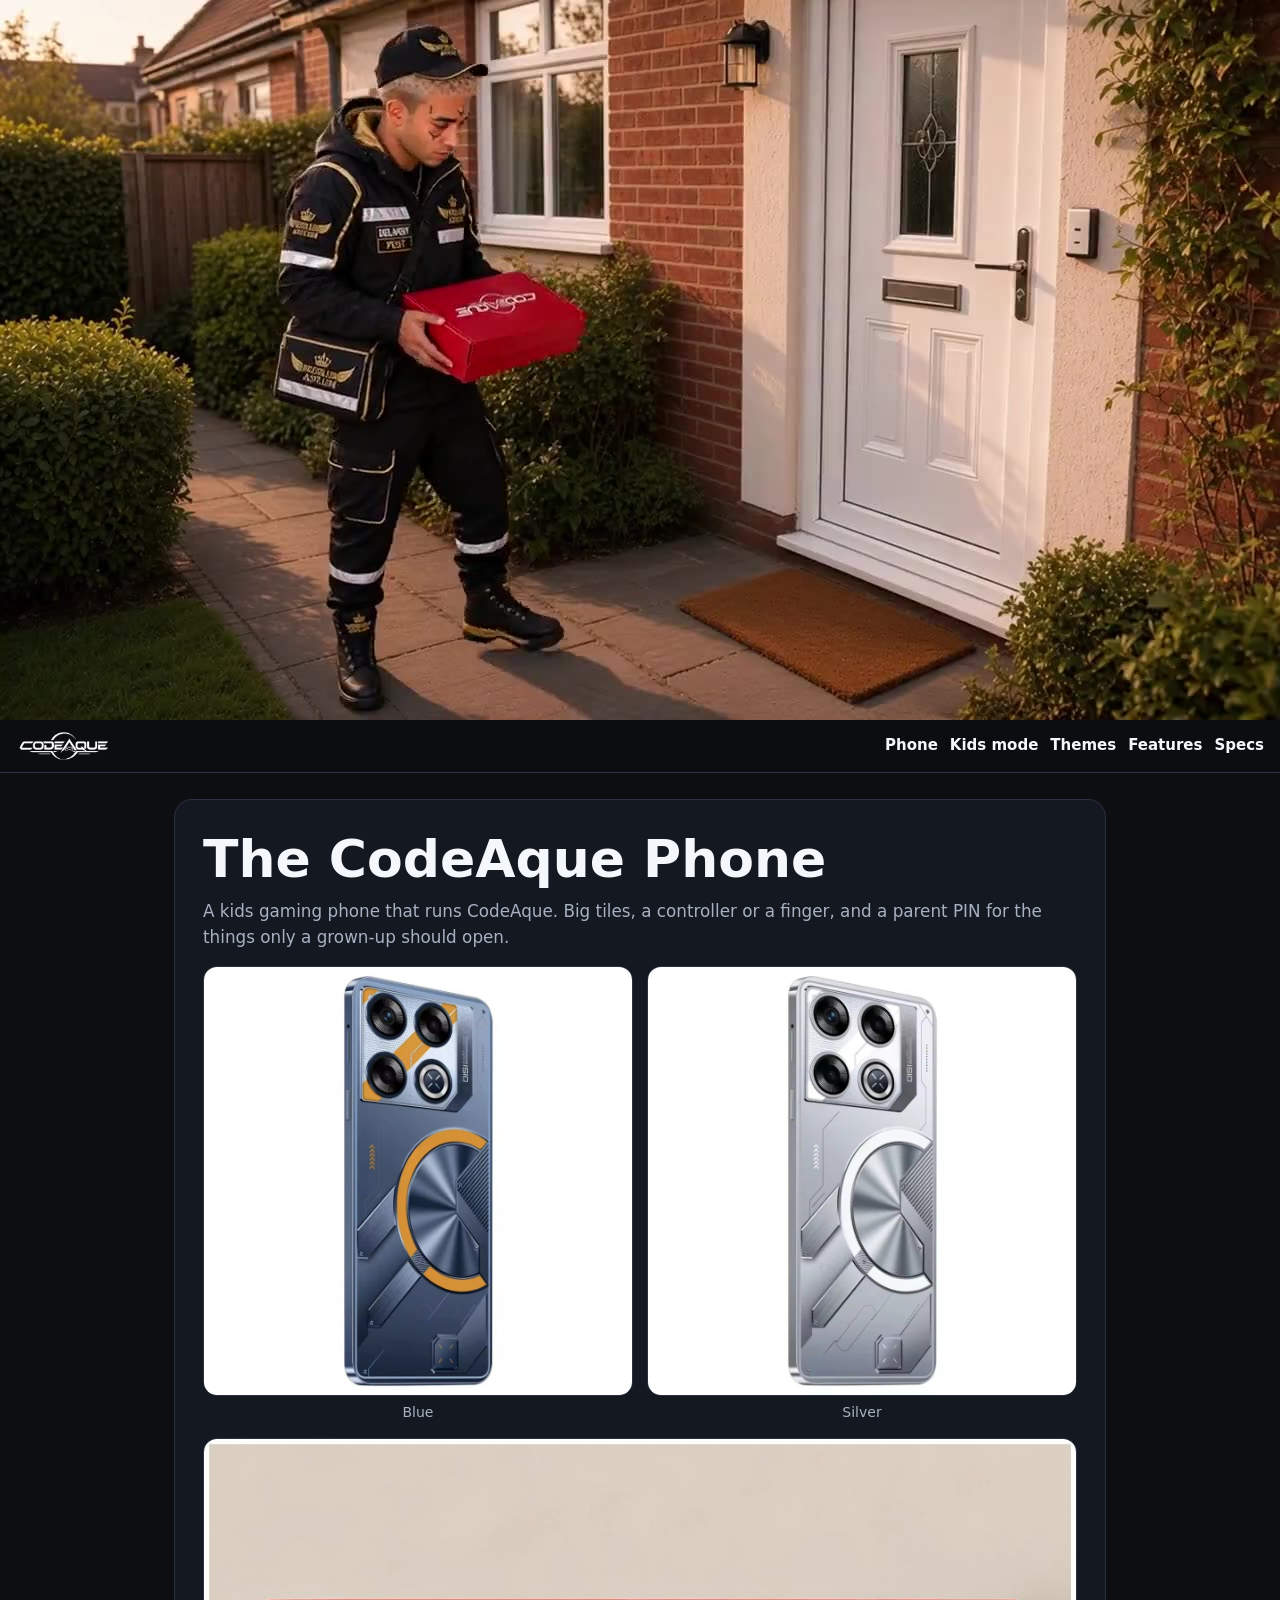
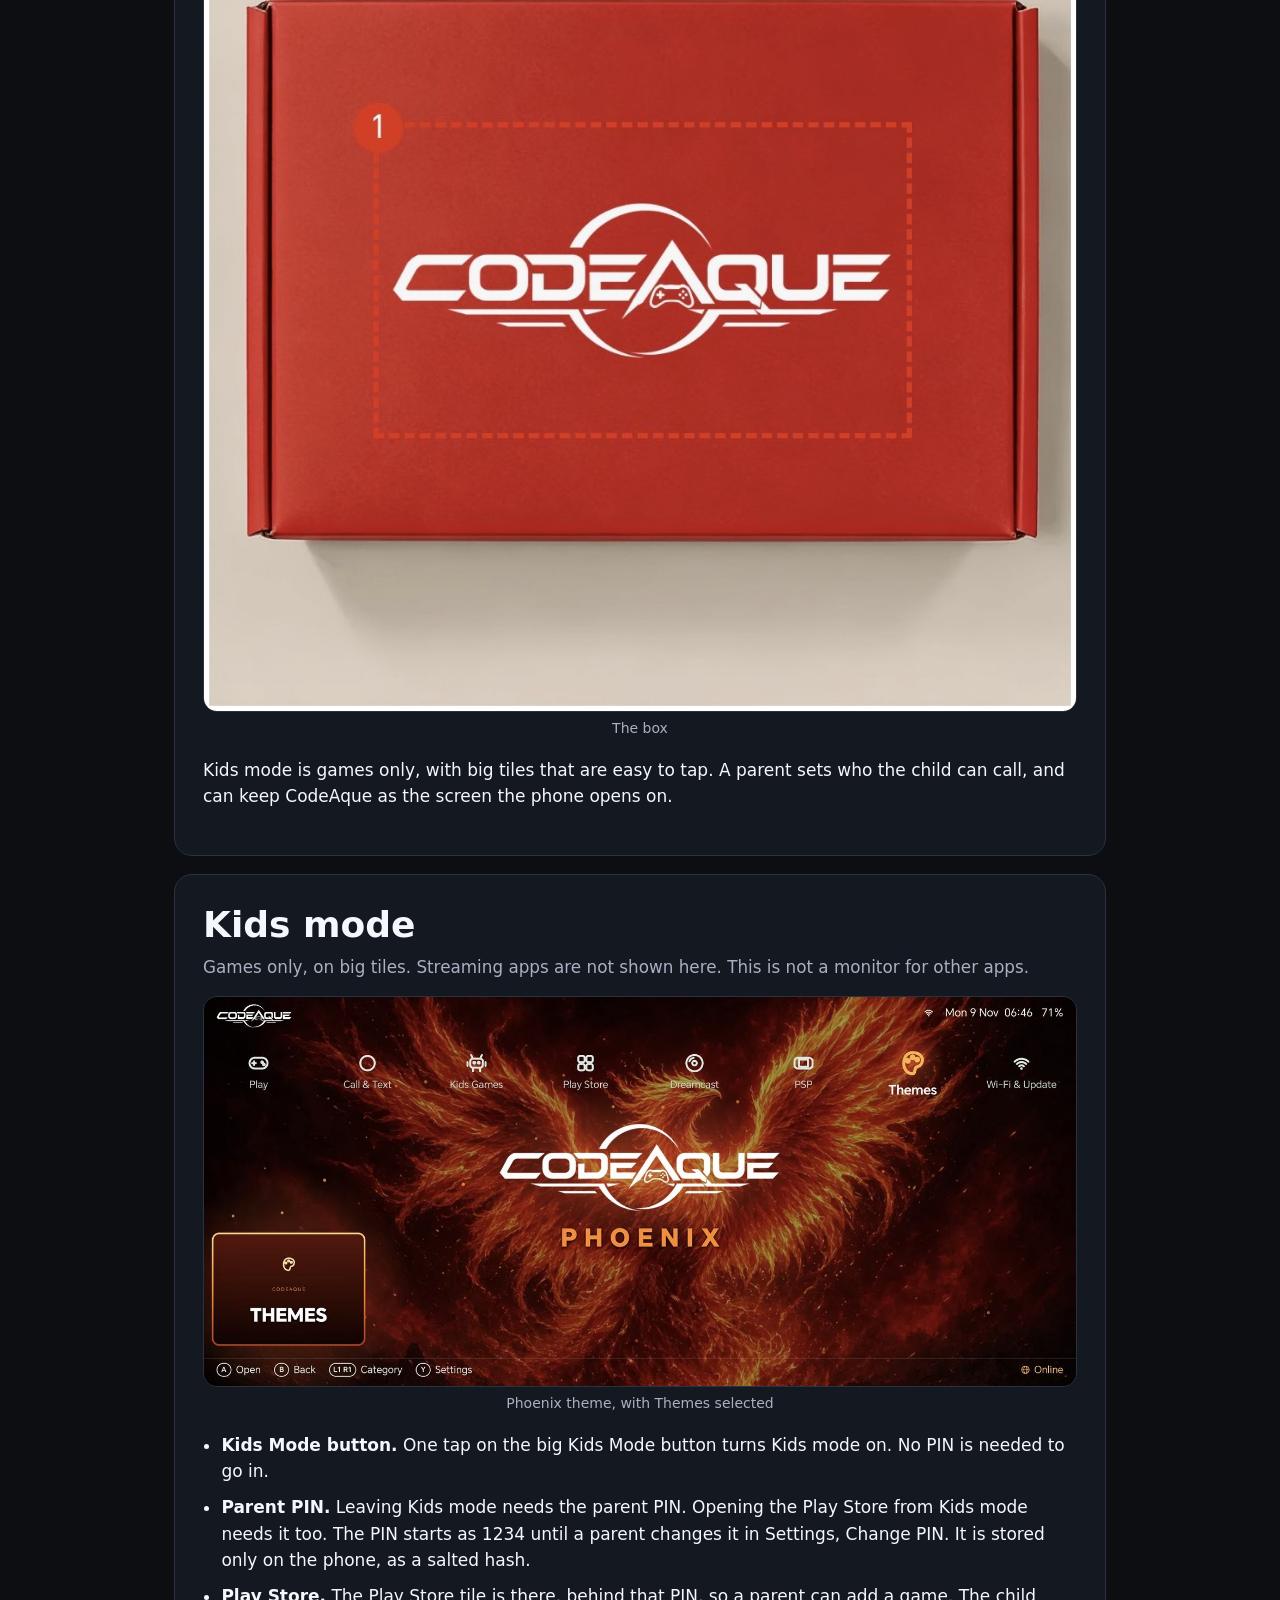
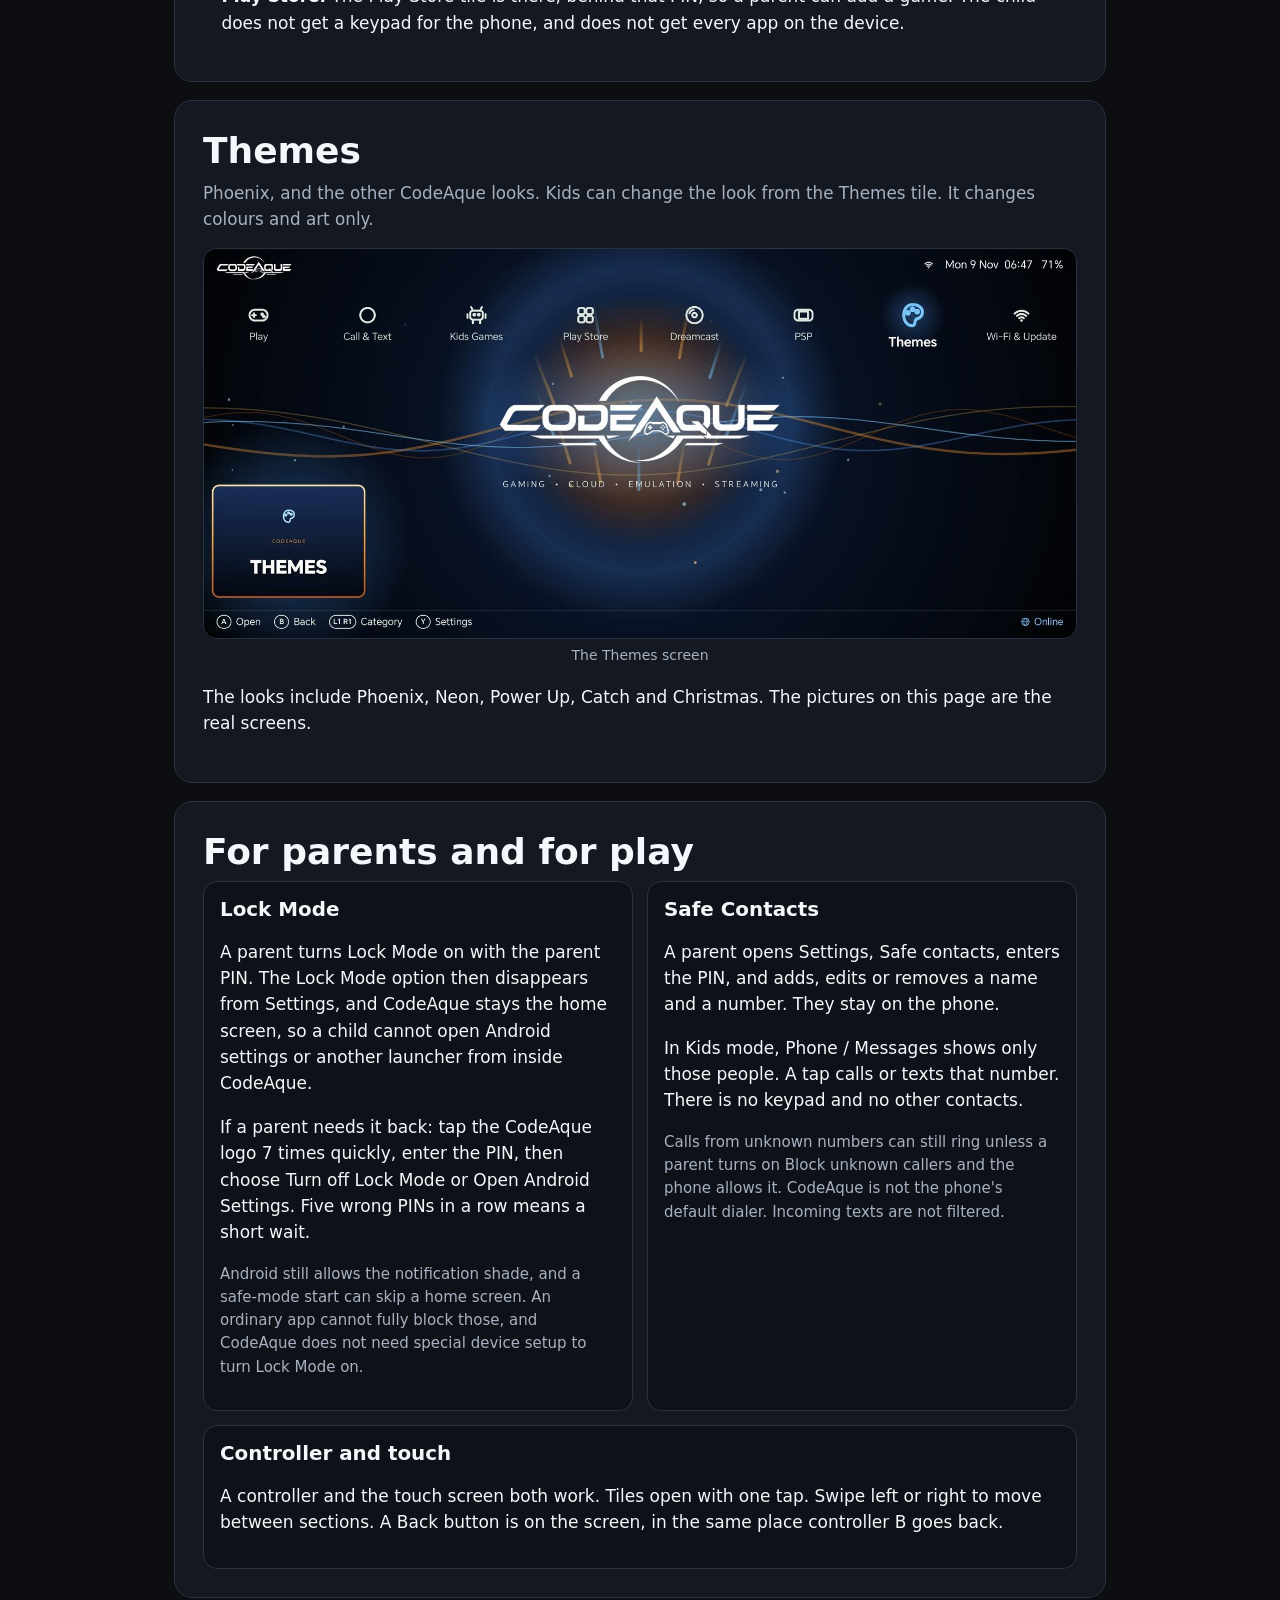
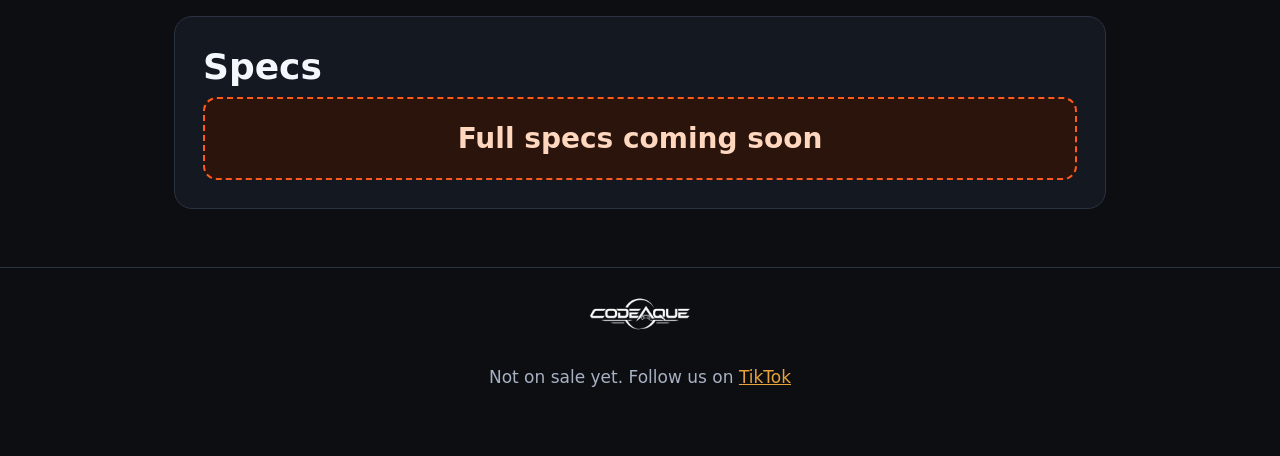
==== commit 9c7eece4: "Add the compressed CodeAque Phone photos to the website Phoenix, Themes, both phone colours and the " ====
--- a/website/index.html
+++ b/website/index.html
@@ -32,9 +32,9 @@
   <h1>The CodeAque Phone</h1>
   <p class="lead">A kids gaming phone that runs CodeAque. Big tiles, a controller or a finger, and a parent PIN for the things only a grown-up should open.</p>
   <div class="photos">
-    <figure><img src="img/phone-blue.jpg" alt="CodeAque Phone in blue, seen from the back" width="600" height="900"><figcaption>Blue</figcaption></figure>
-    <figure><img src="img/phone-silver.jpg" alt="CodeAque Phone in silver, seen from the back" width="600" height="900"><figcaption>Silver</figcaption></figure>
-    <figure><img src="img/box.jpg" alt="Red CodeAque retail box with the CodeAque logo" width="800" height="600"><figcaption>The box</figcaption></figure>
+    <figure><img src="img/phone-blue.jpg" alt="CodeAque Phone in blue, seen from the back" width="960" height="960"><figcaption>Blue</figcaption></figure>
+    <figure><img src="img/phone-silver.jpg" alt="CodeAque Phone in silver, seen from the back" width="960" height="960"><figcaption>Silver</figcaption></figure>
+    <figure><img src="img/box.jpg" alt="Red CodeAque retail box with the CodeAque logo" width="1004" height="1004"><figcaption>The box</figcaption></figure>
   </div>
   <p>Kids mode is games only, with big tiles that are easy to tap. A parent sets who the child can call, and can keep CodeAque as the screen the phone opens on.</p>
 </section>
@@ -42,7 +42,7 @@
 <section id="kids" class="card">
   <h2>Kids mode</h2>
   <p class="lead">Games only, on big tiles. Streaming apps are not shown here. This is not a monitor for other apps.</p>
-  <figure class="wide"><img src="img/phoenix.jpg" alt="CodeAque home screen with the Phoenix theme and the Themes section selected" width="1280" height="720"><figcaption>Phoenix theme, with Themes selected</figcaption></figure>
+  <figure class="wide"><img src="img/phoenix.jpg" alt="CodeAque home screen with the Phoenix theme and the Themes section selected" width="1600" height="714"><figcaption>Phoenix theme, with Themes selected</figcaption></figure>
   <ul>
     <li><strong>Kids Mode button.</strong> One tap on the big Kids Mode button turns Kids mode on. No PIN is needed to go in.</li>
     <li><strong>Parent PIN.</strong> Leaving Kids mode needs the parent PIN. Opening the Play Store from Kids mode needs it too. The PIN starts as 1234 until a parent changes it in Settings, Change PIN. It is stored only on the phone, as a salted hash.</li>
@@ -53,7 +53,7 @@
 <section id="themes" class="card">
   <h2>Themes</h2>
   <p class="lead">Phoenix, and the other CodeAque looks. Kids can change the look from the Themes tile. It changes colours and art only.</p>
-  <figure class="wide"><img src="img/themes.jpg" alt="CodeAque Themes screen with the theme choices along the top" width="1280" height="720"><figcaption>The Themes screen</figcaption></figure>
+  <figure class="wide"><img src="img/themes.jpg" alt="CodeAque Themes screen with the theme choices along the top" width="1600" height="714"><figcaption>The Themes screen</figcaption></figure>
   <p>The looks include Phoenix, Neon, Power Up, Catch and Christmas. The pictures on this page are the real screens.</p>
 </section>
 
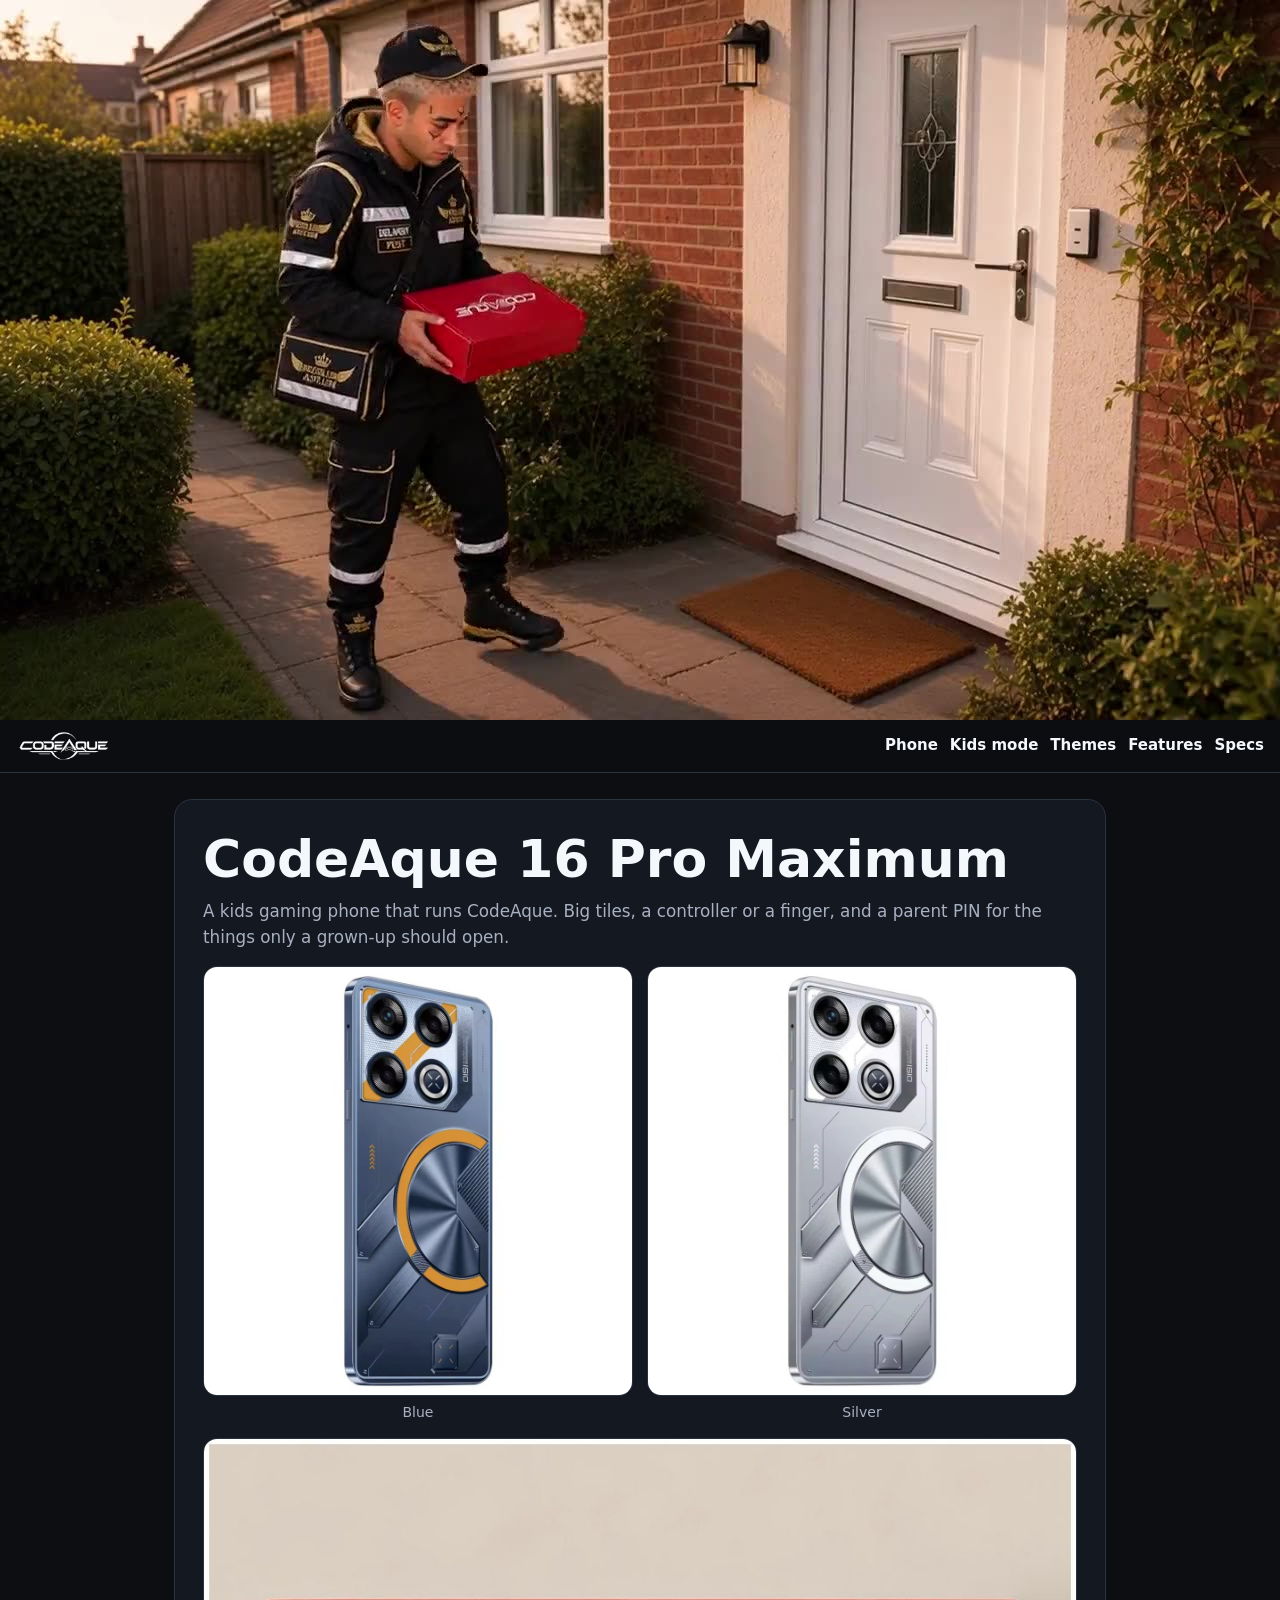
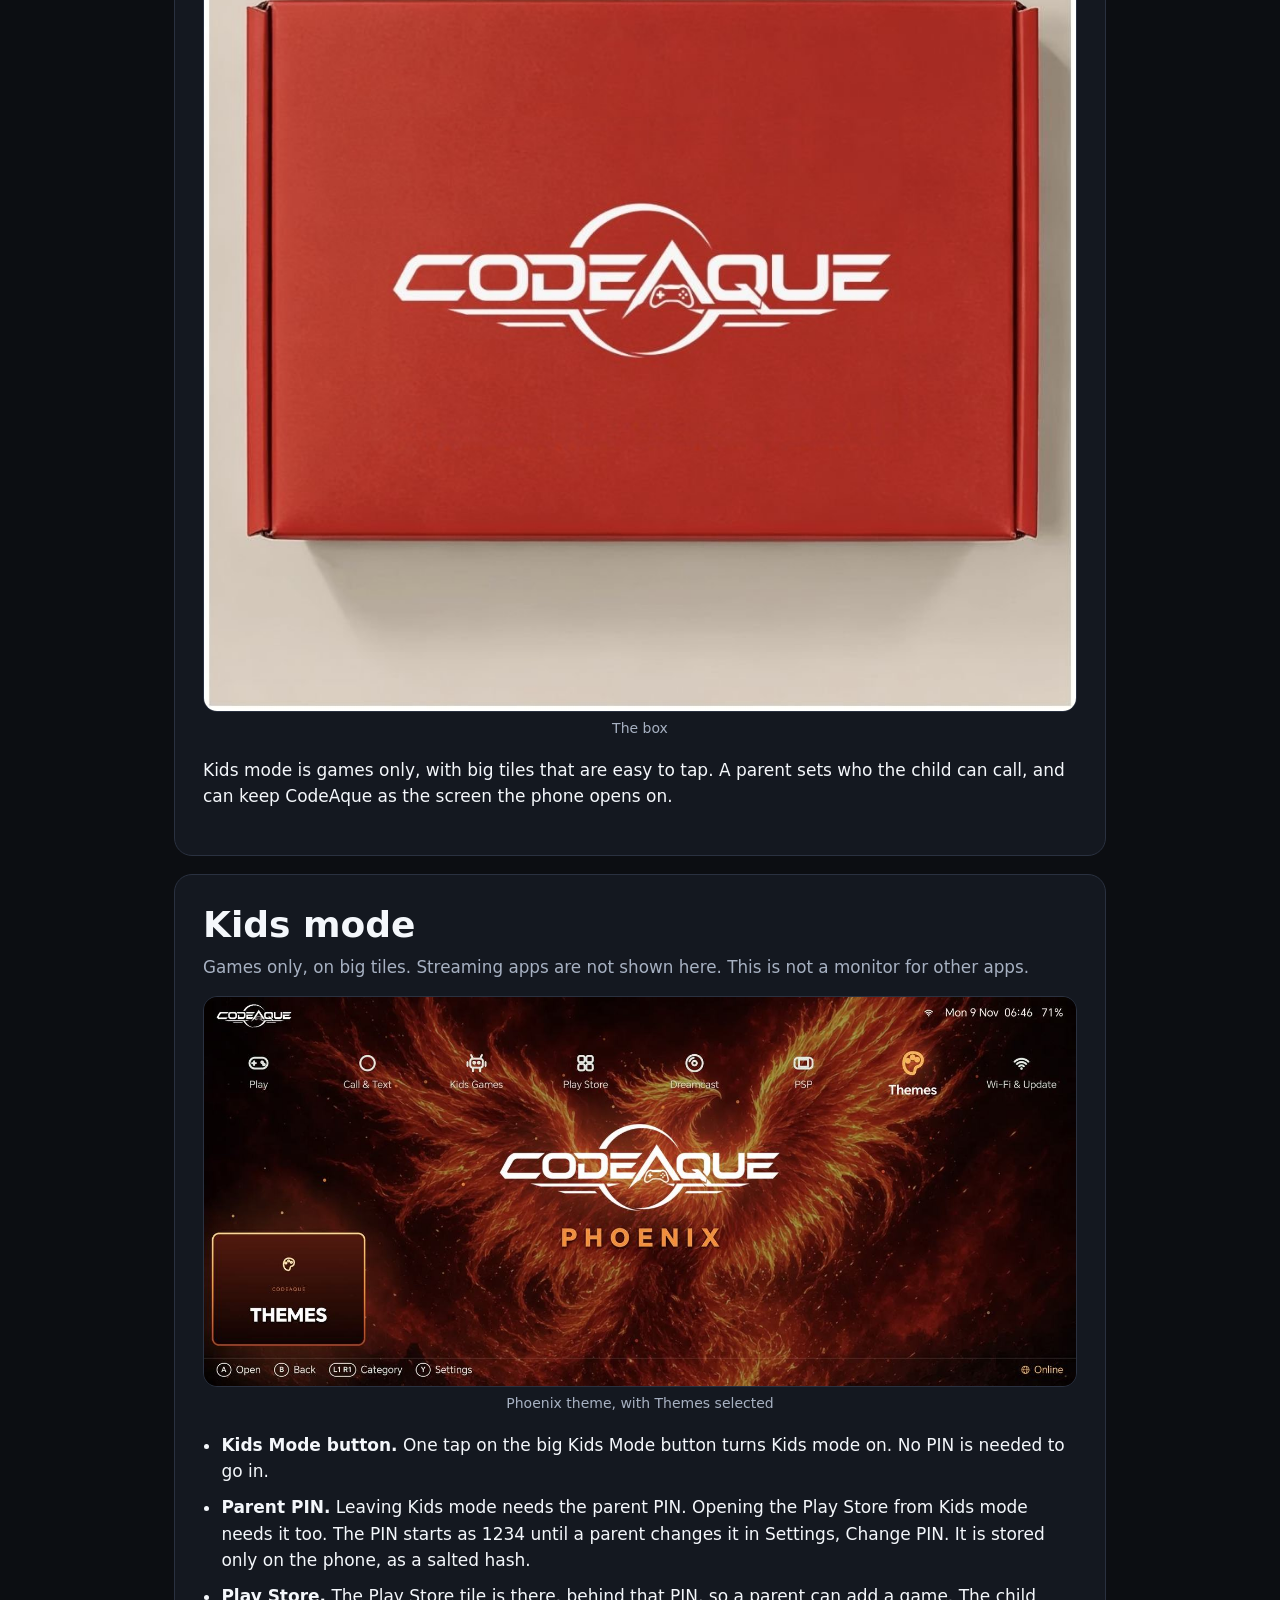
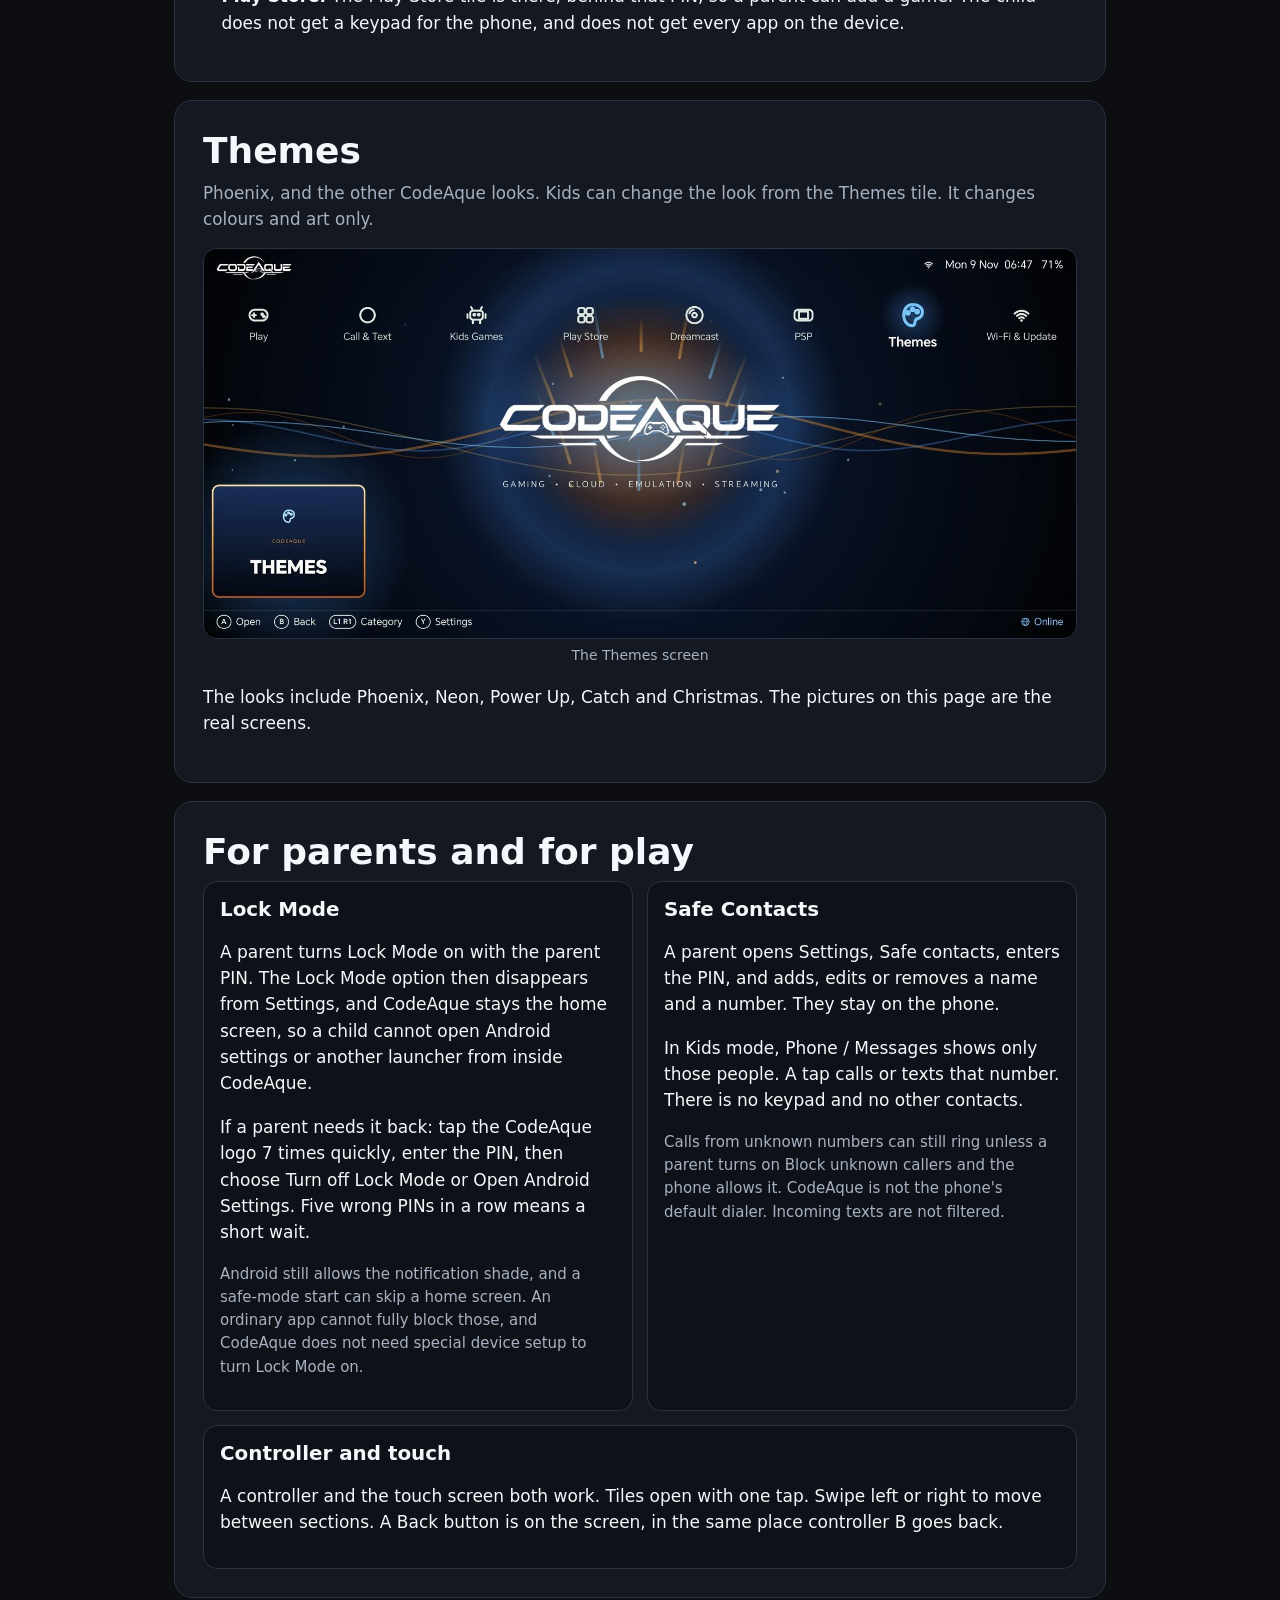
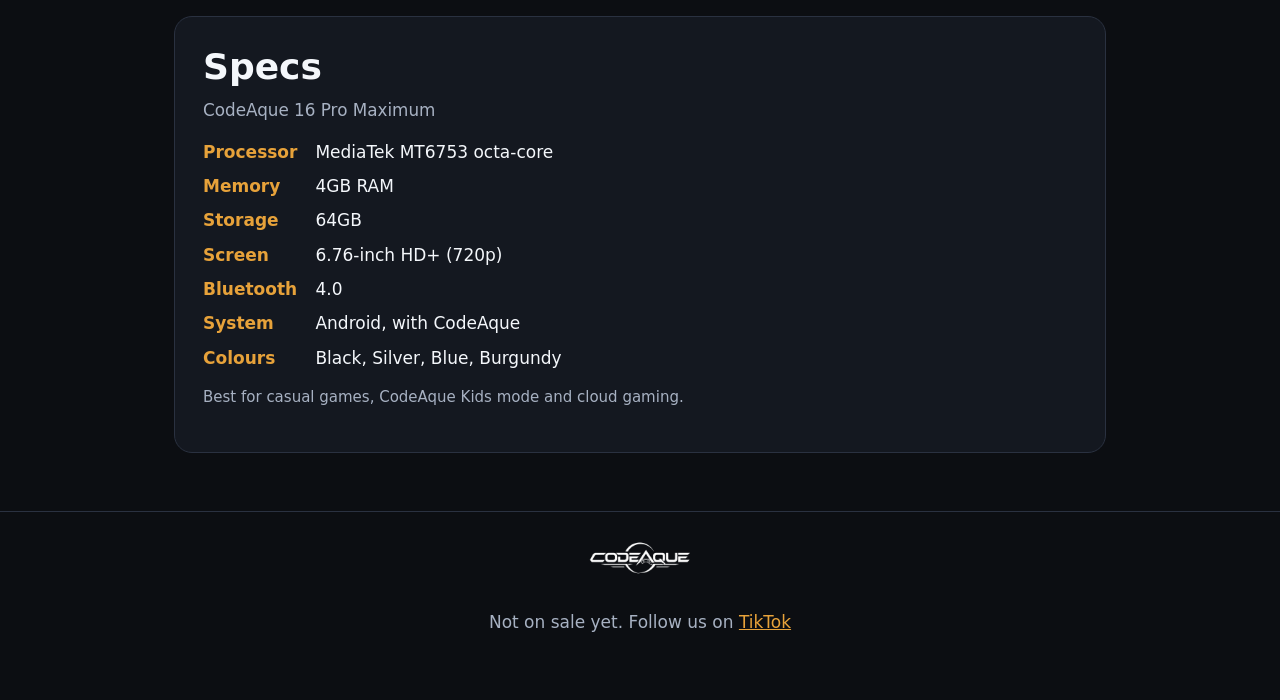
==== commit 42a19f44: "Phone page: CodeAque 16 Pro Maximum name, real specs, box without guide line" ====
--- a/website/index.html
+++ b/website/index.html
@@ -3,9 +3,9 @@
 <head>
 <meta charset="utf-8">
 <meta name="viewport" content="width=device-width, initial-scale=1">
-<title>CodeAque Phone</title>
-<meta name="description" content="The CodeAque Phone is a kids gaming phone that runs CodeAque. Games-only Kids mode, themes, a parent PIN, Lock Mode and Safe Contacts.">
-<meta property="og:title" content="CodeAque Phone">
+<title>CodeAque 16 Pro Maximum</title>
+<meta name="description" content="The CodeAque 16 Pro Maximum is a kids gaming phone that runs CodeAque. Games-only Kids mode, themes, a parent PIN, Lock Mode and Safe Contacts.">
+<meta property="og:title" content="CodeAque 16 Pro Maximum">
 <meta property="og:description" content="A kids gaming phone that runs CodeAque. Not on sale yet.">
 <meta property="og:image" content="https://codeaque.com/assets/poster.jpg">
 <link rel="icon" href="img/favicon.png">
@@ -29,12 +29,12 @@
 
 <main id="top">
 <section id="phone" class="card">
-  <h1>The CodeAque Phone</h1>
+  <h1>CodeAque 16 Pro Maximum</h1>
   <p class="lead">A kids gaming phone that runs CodeAque. Big tiles, a controller or a finger, and a parent PIN for the things only a grown-up should open.</p>
   <div class="photos">
-    <figure><img src="img/phone-blue.jpg" alt="CodeAque Phone in blue, seen from the back" width="960" height="960"><figcaption>Blue</figcaption></figure>
-    <figure><img src="img/phone-silver.jpg" alt="CodeAque Phone in silver, seen from the back" width="960" height="960"><figcaption>Silver</figcaption></figure>
-    <figure><img src="img/box.jpg" alt="Red CodeAque retail box with the CodeAque logo" width="1004" height="1004"><figcaption>The box</figcaption></figure>
+    <figure><img src="img/phone-blue.jpg" alt="CodeAque 16 Pro Maximum in blue, seen from the back" width="960" height="960"><figcaption>Blue</figcaption></figure>
+    <figure><img src="img/phone-silver.jpg" alt="CodeAque 16 Pro Maximum in silver, seen from the back" width="960" height="960"><figcaption>Silver</figcaption></figure>
+    <figure><img src="img/box.jpg" alt="Red CodeAque box with the CodeAque logo" width="1004" height="1004"><figcaption>The box</figcaption></figure>
   </div>
   <p>Kids mode is games only, with big tiles that are easy to tap. A parent sets who the child can call, and can keep CodeAque as the screen the phone opens on.</p>
 </section>
@@ -81,7 +81,17 @@
 
 <section id="specs" class="card">
   <h2>Specs</h2>
-  <p class="placeholder">Full specs coming soon</p>
+  <p class="lead">CodeAque 16 Pro Maximum</p>
+  <dl class="specs">
+    <dt>Processor</dt><dd>MediaTek MT6753 octa-core</dd>
+    <dt>Memory</dt><dd>4GB RAM</dd>
+    <dt>Storage</dt><dd>64GB</dd>
+    <dt>Screen</dt><dd>6.76-inch HD+ (720p)</dd>
+    <dt>Bluetooth</dt><dd>4.0</dd>
+    <dt>System</dt><dd>Android, with CodeAque</dd>
+    <dt>Colours</dt><dd>Black, Silver, Blue, Burgundy</dd>
+  </dl>
+  <p class="note">Best for casual games, CodeAque Kids mode and cloud gaming.</p>
 </section>
 </main>
 
--- a/website/style.css
+++ b/website/style.css
@@ -26,10 +26,18 @@
 .features{display:grid;grid-template-columns:1fr;gap:14px}
 .features article{background:#0e1218;border:1px solid var(--line);border-radius:14px;padding:16px}
 .note{color:var(--dim);font-size:15px}
+.colours{display:grid;grid-template-columns:1fr 1fr;gap:12px;margin:0 0 16px}
+.dot{display:inline-block;width:12px;height:12px;border-radius:50%;margin-right:6px;vertical-align:-1px;border:1px solid #fff6}
+.specs{display:grid;grid-template-columns:max-content 1fr;gap:8px 18px;margin:8px 0 12px}
+.specs dt{font-weight:800;color:var(--gold)}
+.specs dd{margin:0}
+#colours{margin-top:18px}
+.boxfig{max-width:560px;margin-left:auto;margin-right:auto}
 .placeholder{margin:8px 0 0;padding:18px;border:2px dashed var(--ember);border-radius:14px;background:#2a140c;color:#ffd7bf;font-weight:800;font-size:clamp(20px,5vw,28px);text-align:center}
 footer{text-align:center;color:var(--dim);padding:28px 16px 48px;border-top:1px solid var(--line)}
 .flogo{height:36px;margin-bottom:8px}
 @media (min-width:720px){
+  .colours{grid-template-columns:repeat(4,1fr)}
   .photos{grid-template-columns:1fr 1fr}
   .photos figure:last-child{grid-column:1 / -1}
   .features{grid-template-columns:1fr 1fr}
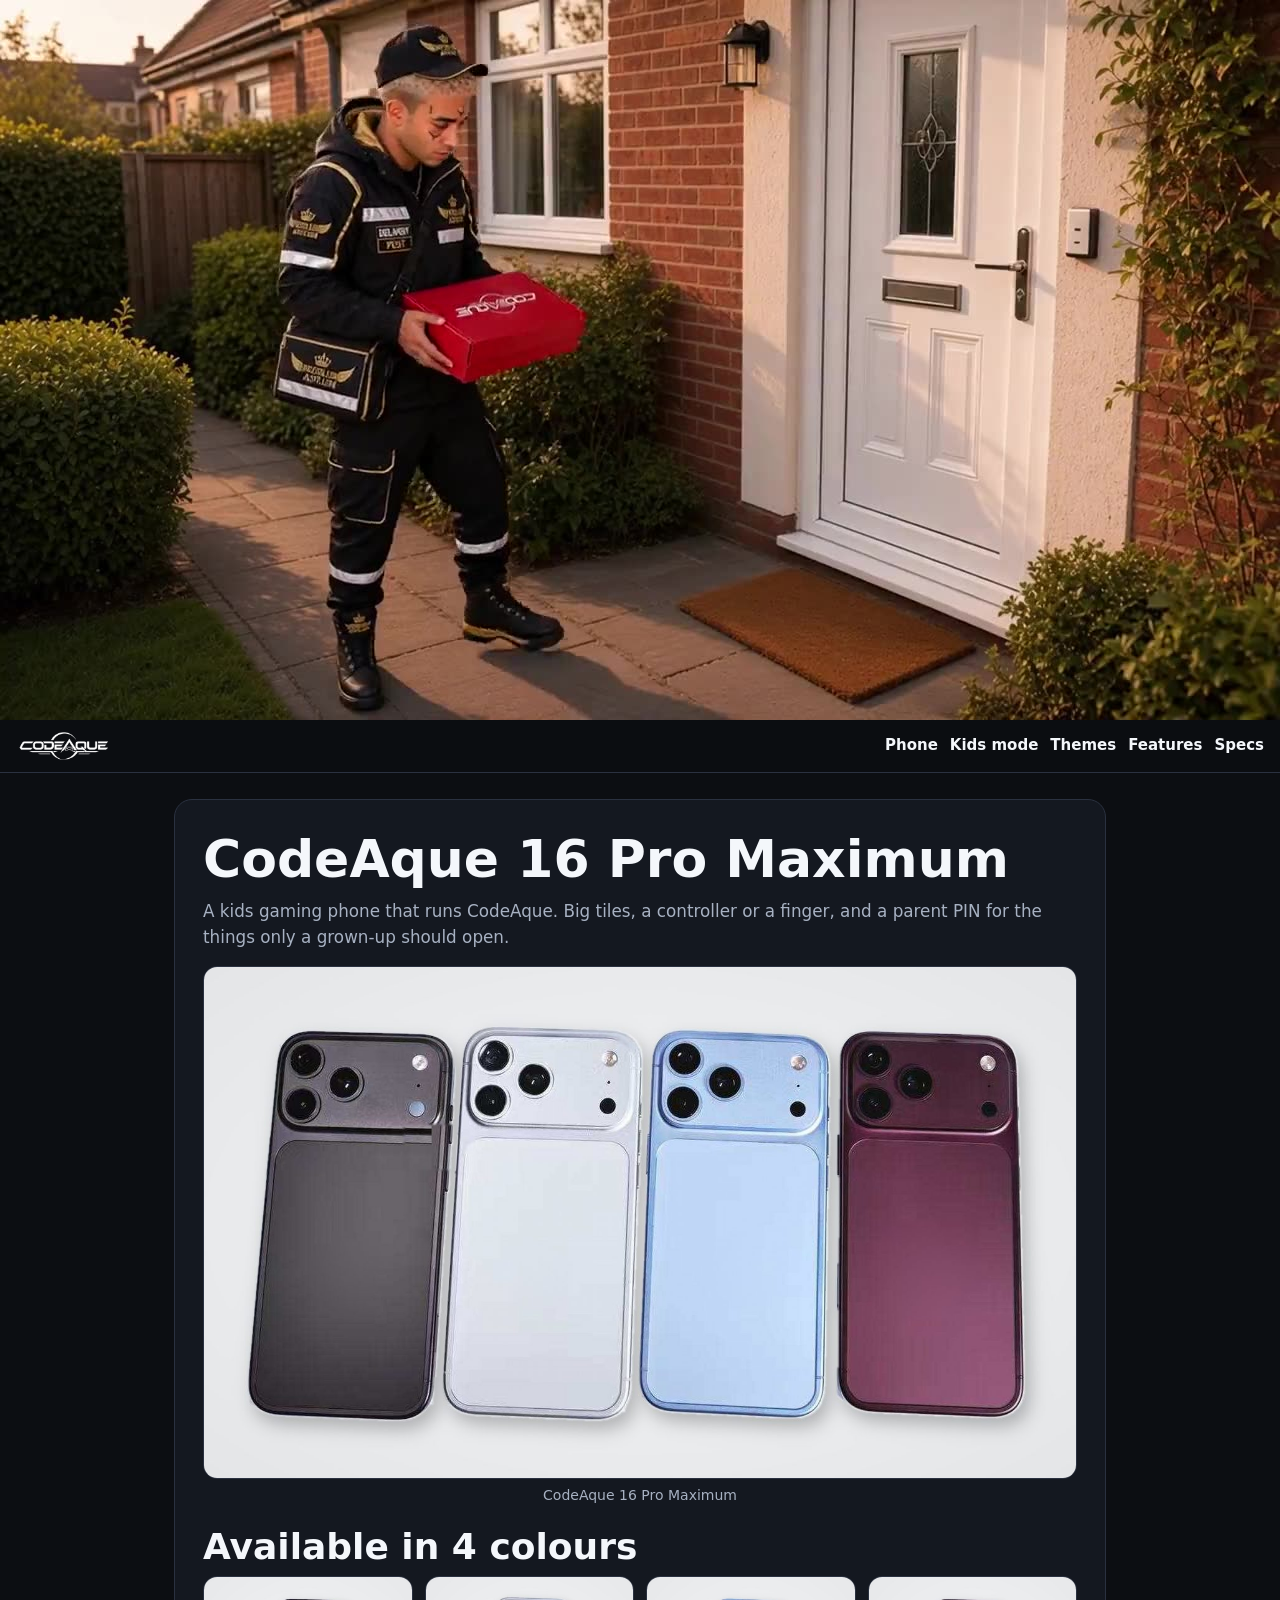
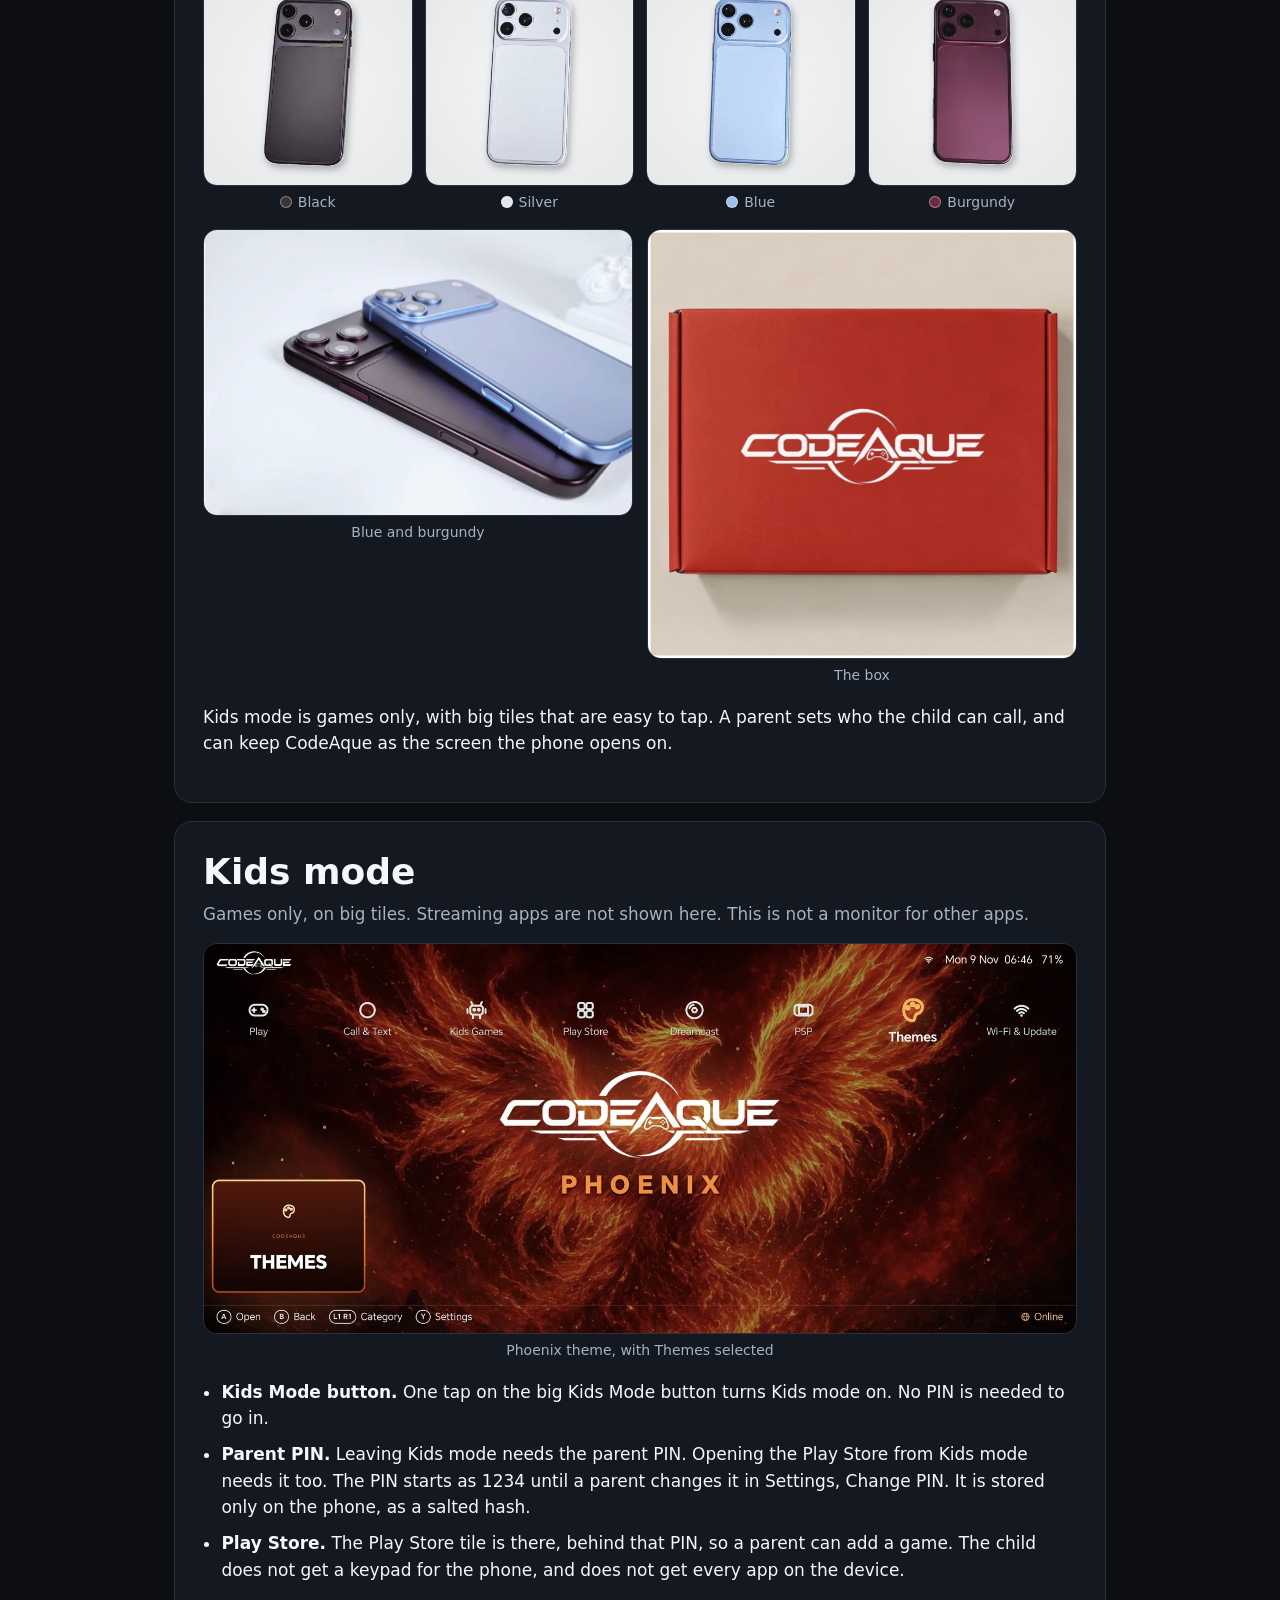
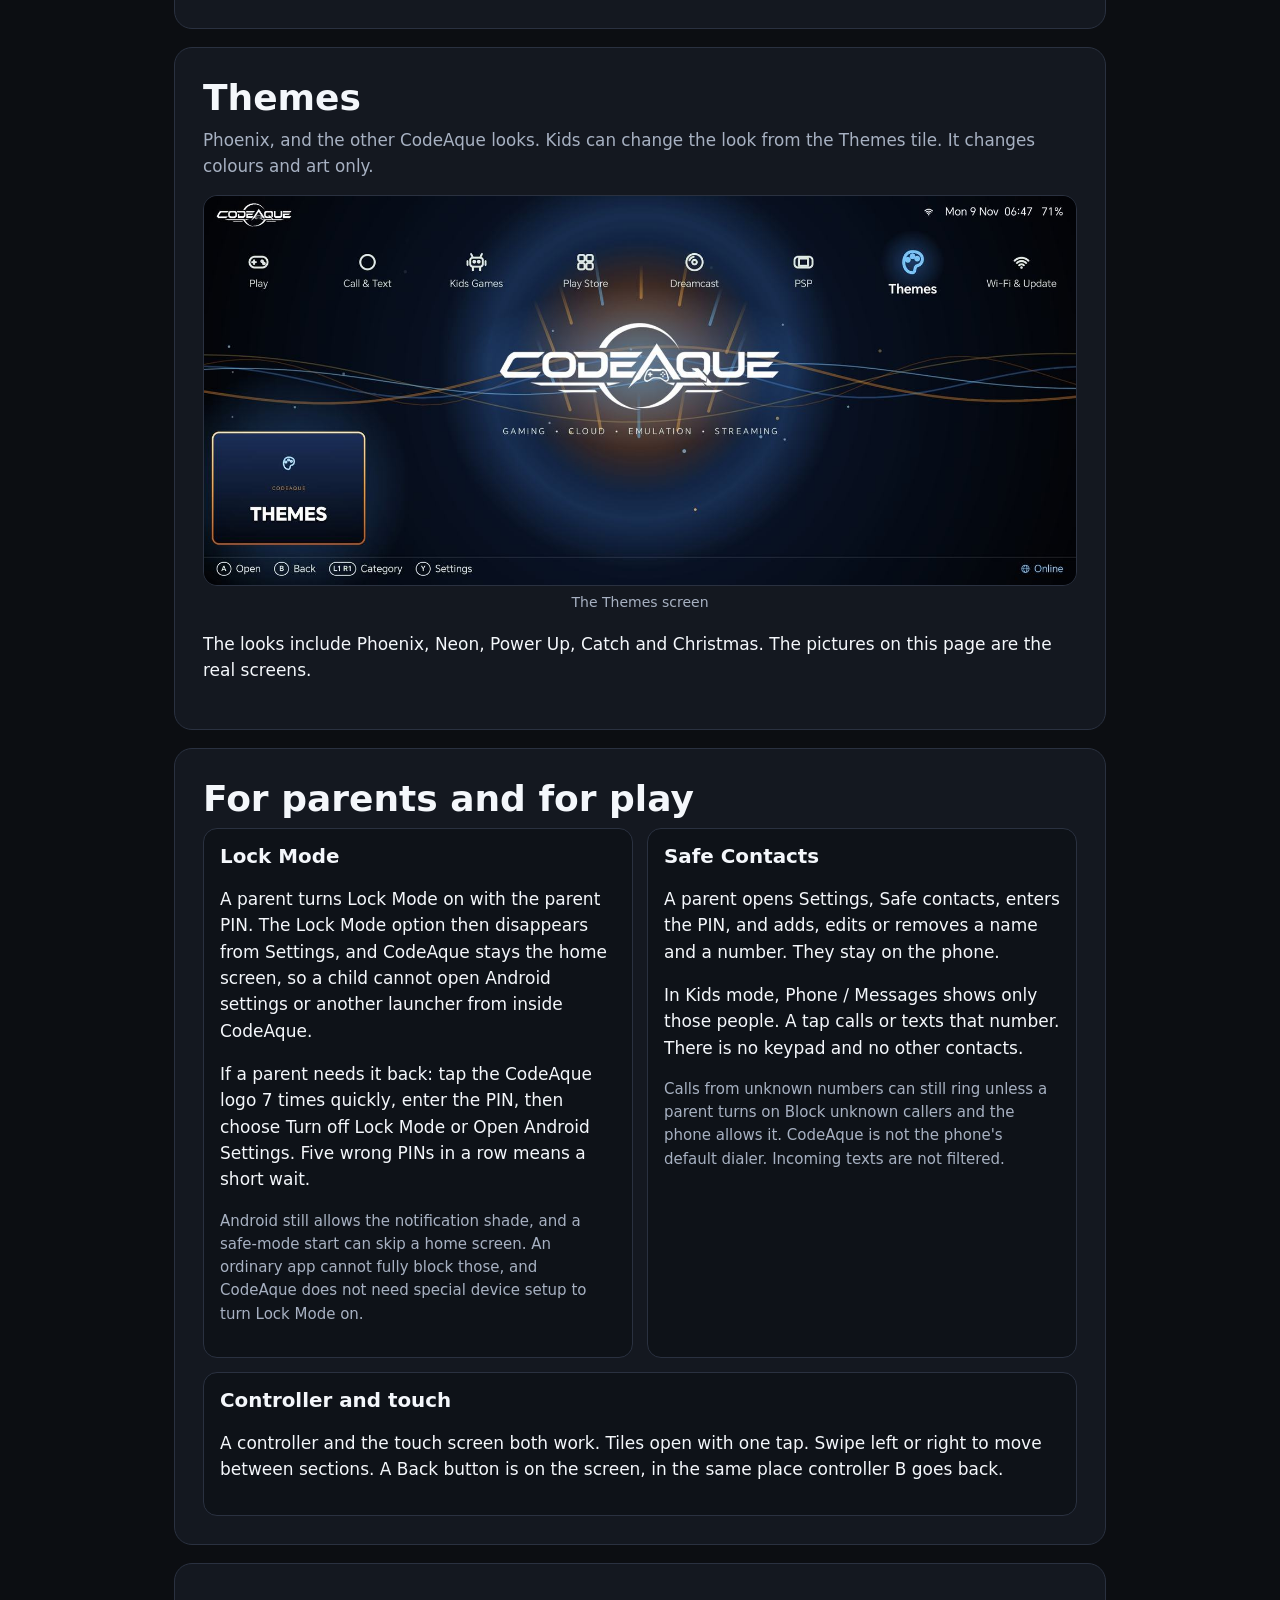
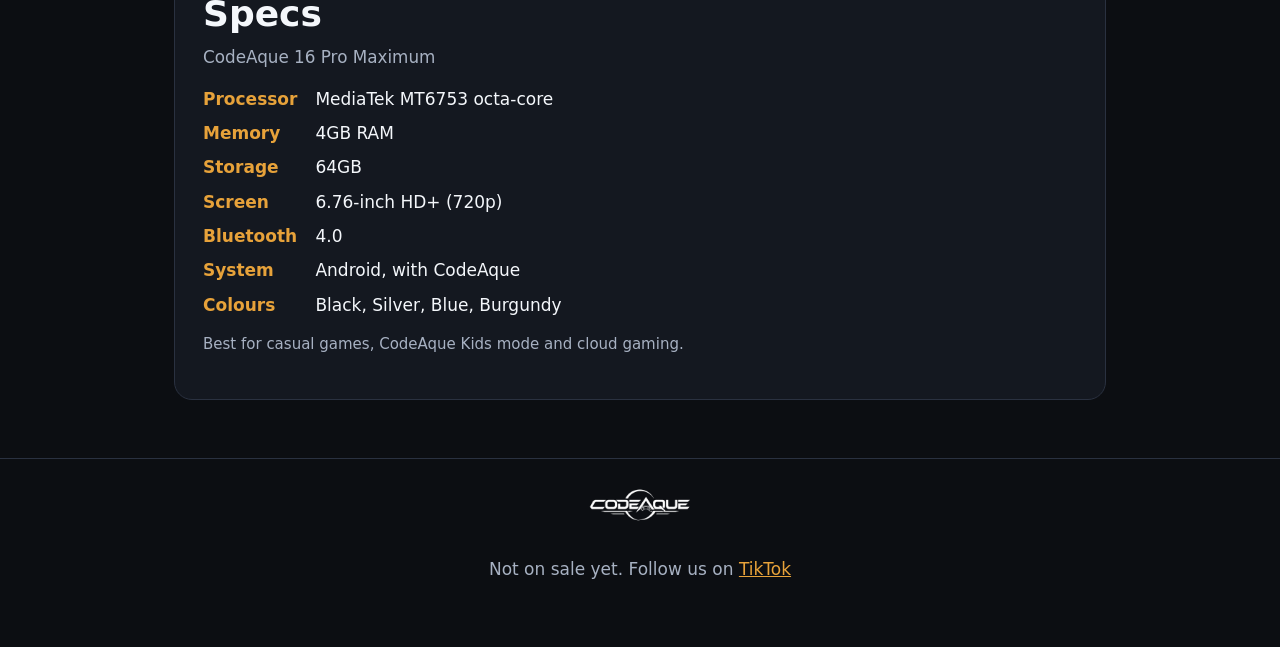
==== commit b2aa3567: "Phone page: new phone photos without logos, Available in 4 colours section" ====
--- a/website/index.html
+++ b/website/index.html
@@ -31,10 +31,17 @@
 <section id="phone" class="card">
   <h1>CodeAque 16 Pro Maximum</h1>
   <p class="lead">A kids gaming phone that runs CodeAque. Big tiles, a controller or a finger, and a parent PIN for the things only a grown-up should open.</p>
+  <figure class="wide"><img src="img/phone-group.jpg" alt="CodeAque 16 Pro Maximum in black, silver, blue and burgundy" width="1400" height="820"><figcaption>CodeAque 16 Pro Maximum</figcaption></figure>
+  <h2 id="colours">Available in 4 colours</h2>
+  <div class="colours">
+    <figure><img src="img/phone-black.jpg" alt="CodeAque 16 Pro Maximum in black, seen from the back" width="800" height="800" loading="lazy"><figcaption><span class="dot" style="background:#3a3638"></span>Black</figcaption></figure>
+    <figure><img src="img/phone-silver.jpg" alt="CodeAque 16 Pro Maximum in silver, seen from the back" width="800" height="800" loading="lazy"><figcaption><span class="dot" style="background:#e4e6ea"></span>Silver</figcaption></figure>
+    <figure><img src="img/phone-blue.jpg" alt="CodeAque 16 Pro Maximum in blue, seen from the back" width="800" height="800" loading="lazy"><figcaption><span class="dot" style="background:#9fc0ea"></span>Blue</figcaption></figure>
+    <figure><img src="img/phone-burgundy.jpg" alt="CodeAque 16 Pro Maximum in burgundy, seen from the back" width="800" height="800" loading="lazy"><figcaption><span class="dot" style="background:#6e2a40"></span>Burgundy</figcaption></figure>
+  </div>
   <div class="photos">
-    <figure><img src="img/phone-blue.jpg" alt="CodeAque 16 Pro Maximum in blue, seen from the back" width="960" height="960"><figcaption>Blue</figcaption></figure>
-    <figure><img src="img/phone-silver.jpg" alt="CodeAque 16 Pro Maximum in silver, seen from the back" width="960" height="960"><figcaption>Silver</figcaption></figure>
-    <figure><img src="img/box.jpg" alt="Red CodeAque box with the CodeAque logo" width="1004" height="1004"><figcaption>The box</figcaption></figure>
+    <figure><img src="img/phone-angled.jpg" alt="Blue and burgundy CodeAque 16 Pro Maximum phones lying on a white table" width="1280" height="852" loading="lazy"><figcaption>Blue and burgundy</figcaption></figure>
+    <figure><img src="img/box.jpg" alt="Red CodeAque box with the CodeAque logo" width="1004" height="1004" loading="lazy"><figcaption>The box</figcaption></figure>
   </div>
   <p>Kids mode is games only, with big tiles that are easy to tap. A parent sets who the child can call, and can keep CodeAque as the screen the phone opens on.</p>
 </section>
--- a/website/style.css
+++ b/website/style.css
@@ -39,7 +39,6 @@
 @media (min-width:720px){
   .colours{grid-template-columns:repeat(4,1fr)}
   .photos{grid-template-columns:1fr 1fr}
-  .photos figure:last-child{grid-column:1 / -1}
   .features{grid-template-columns:1fr 1fr}
   .features article:last-child{grid-column:1 / -1}
   .card{padding:28px}
